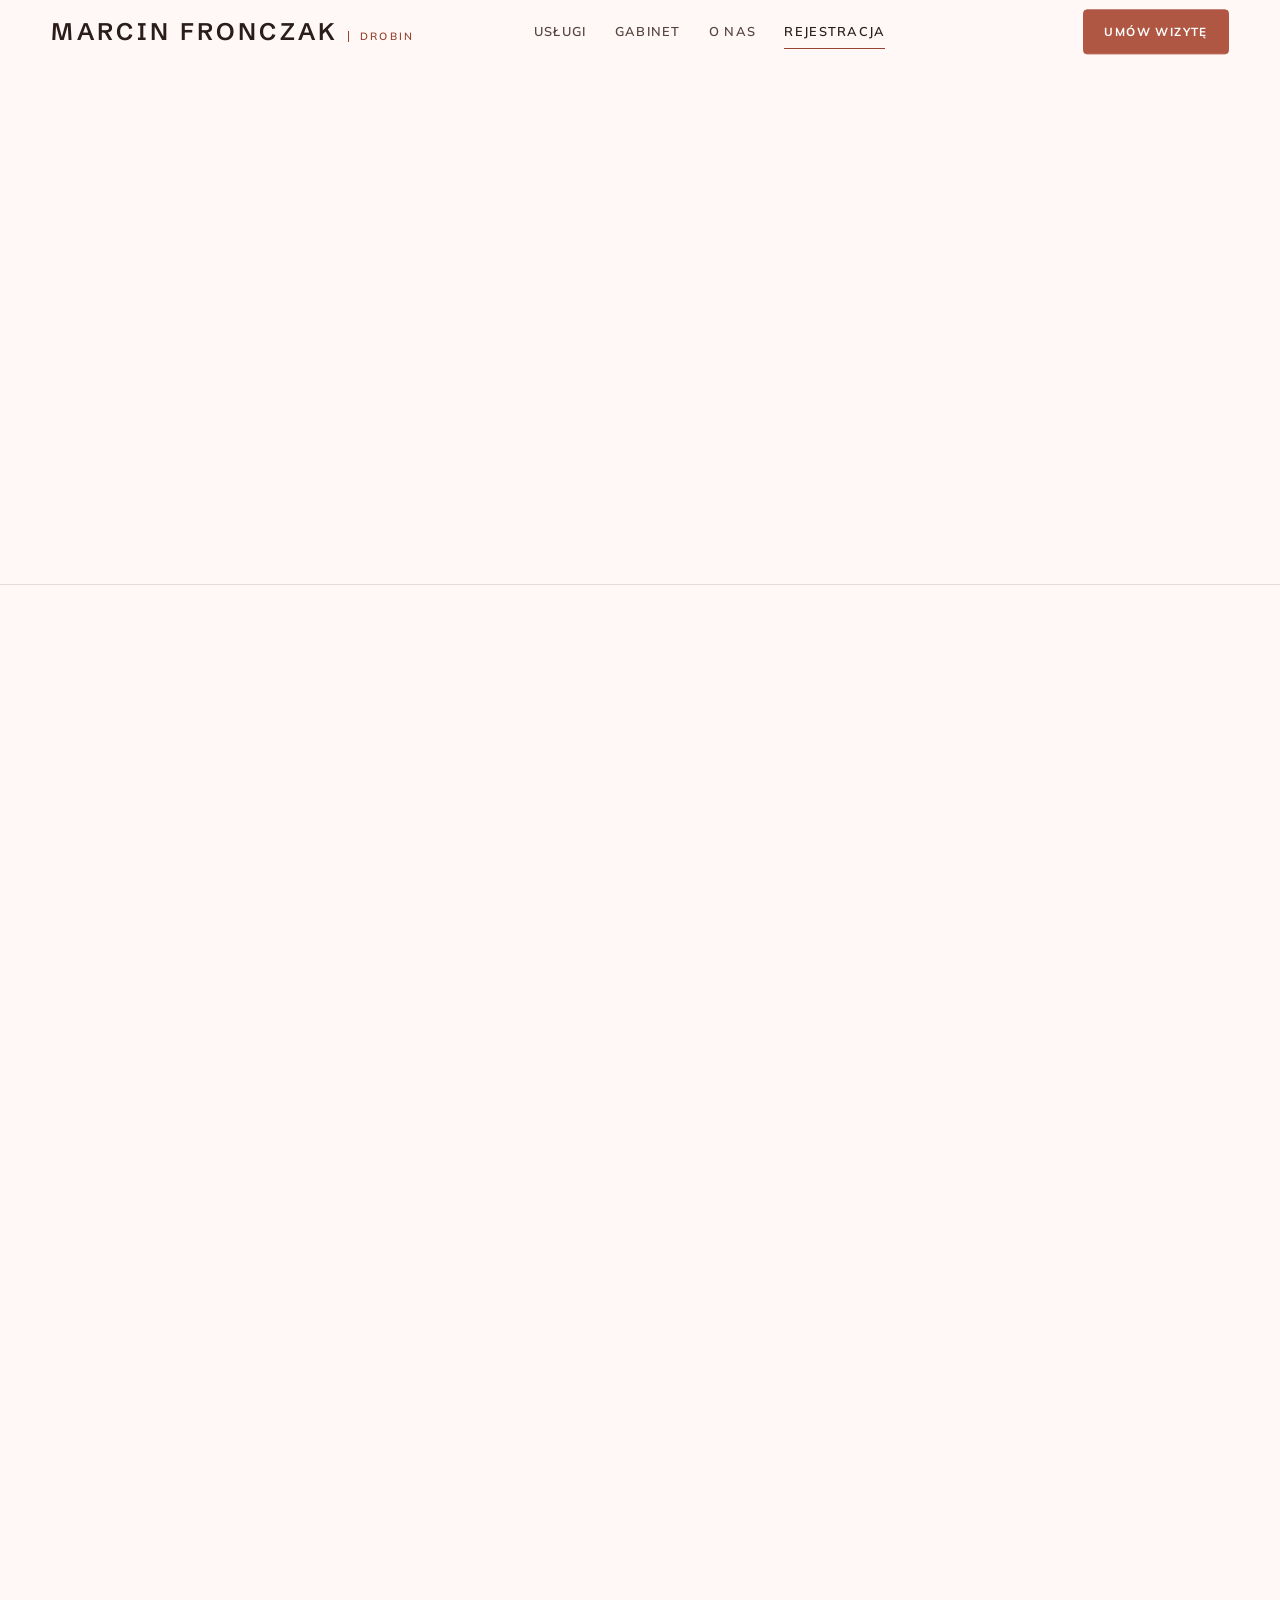
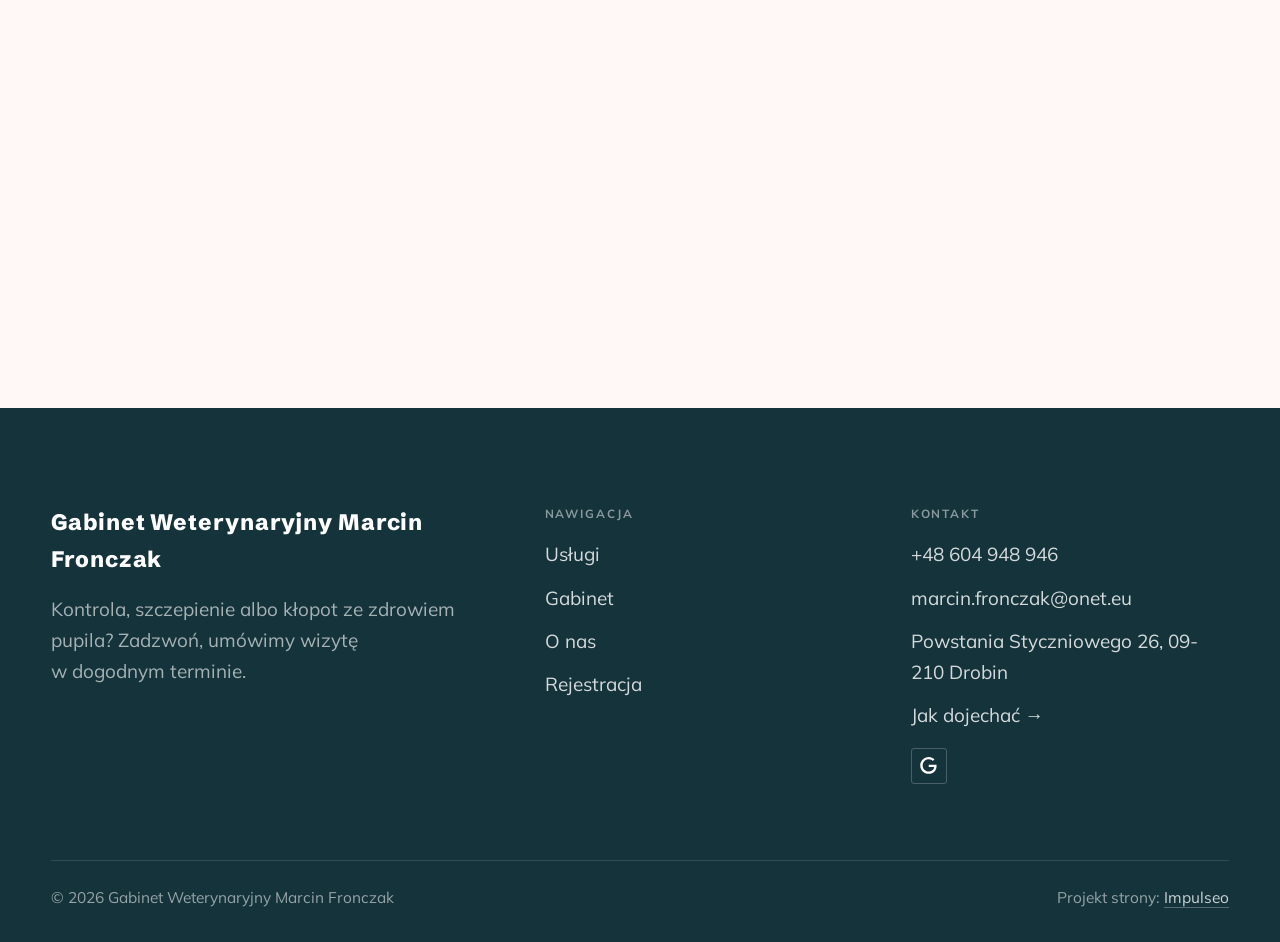
==== kontakt.html @ cbec7bb8 "Strona demo: weterynarz-fronczak" ====
<!DOCTYPE html>
<html lang="pl">
<head>
<meta charset="UTF-8">
<meta name="viewport" content="width=device-width, initial-scale=1.0">
<title>Kontakt - Gabinet Weterynaryjny Marcin Fronczak</title>
<meta name="description" content="Kontakt Gabinet Weterynaryjny Marcin Fronczak - Powstania Styczniowego 26, 09-210 Drobin">
<link rel="canonical" href="https://kris20032.github.io/weterynarz-fronczak/kontakt.html">
<meta name="robots" content="noindex, nofollow">
<meta property="og:type" content="website">
<meta property="og:locale" content="pl_PL">
<meta property="og:site_name" content="Gabinet Weterynaryjny Marcin Fronczak">
<meta property="og:title" content="Kontakt - Gabinet Weterynaryjny Marcin Fronczak">
<meta property="og:description" content="Kontakt Gabinet Weterynaryjny Marcin Fronczak - Powstania Styczniowego 26, 09-210 Drobin">
<meta property="og:url" content="https://kris20032.github.io/weterynarz-fronczak/kontakt.html">
<meta property="og:image" content="https://kris20032.github.io/weterynarz-fronczak/img/og.jpg">
<meta property="og:image:width" content="1200">
<meta property="og:image:height" content="630">
<meta name="twitter:card" content="summary_large_image">
<link rel="preconnect" href="https://fonts.googleapis.com">
<link rel="preconnect" href="https://fonts.gstatic.com" crossorigin>
<link href="https://fonts.googleapis.com/css2?family=Schibsted+Grotesk:wght@500;600;700&family=Mulish:wght@400;500;600;700&display=swap" rel="stylesheet">
<link rel="stylesheet" href="assets/styles.css?v=239d1081">
</head>
<body>

<header class="nav">
  <div class="wrap nav-inner">
    <a class="brand" href="index.html"><span class="name">Marcin Fronczak</span><span class="sub">Drobin</span></a>
    <nav class="nav-links">
      <a href="oferta.html">Usługi</a>
      <a href="realizacje.html">Gabinet</a>
      <a href="o-nas.html">O nas</a>
      <a href="kontakt.html" class="active" aria-current="page">Rejestracja</a>
      <a href="kontakt.html" class="btn btn-accent">Umów wizytę</a>
    </nav>
    <button class="nav-toggle" aria-label="Menu"><span></span><span></span><span></span></button>
  </div>
</header>

<main>
<section class="pagehead pagehead-soft">
  <div class="wrap">
    <figure class="ph-fig reveal"><img src="img/g4.jpg" alt="Gabinet Weterynaryjny Marcin Fronczak - Umów wizytę" loading="lazy" width="1542" height="1000" decoding="async"></figure>
    <div class="ph-copy reveal">
      <span class="eyebrow">Kontakt</span>
      <h1>Umów wizytę</h1>
      <p>Zadzwoń lub napisz - znajdziemy dogodny termin.</p>
    </div>
  </div>
</section>
<section>
  <div class="wrap contact-grid">
    <div class="reveal">
      <span class="eyebrow">Dane kontaktowe</span>
      <h2 style="margin:var(--space-4) 0 var(--space-6)">Gabinet Weterynaryjny Marcin Fronczak</h2>
      <div class="info-list">
        <div class="info-row"><div class="ic"><svg class="ico-tel" width="16" height="16" viewBox="0 0 24 24" fill="none" aria-hidden="true"><path d="M6.6 10.8a15.5 15.5 0 0 0 6.6 6.6l2.2-2.2a1 1 0 0 1 1-.24 11.4 11.4 0 0 0 3.6.58 1 1 0 0 1 1 1V20a1 1 0 0 1-1 1A17 17 0 0 1 3 4a1 1 0 0 1 1-1h3.5a1 1 0 0 1 1 1c0 1.25.2 2.46.58 3.6a1 1 0 0 1-.25 1l-2.23 2.2Z" fill="currentColor"/></svg></div><div><div class="lbl">Telefon</div><a class="val" href="tel:+48604948946">+48 604 948 946</a></div></div>
        <div class="info-row"><div class="ic"><svg class="ico-mail" width="16" height="16" viewBox="0 0 24 24" fill="none" aria-hidden="true"><rect x="3.2" y="5.5" width="17.6" height="13" rx="1.6" stroke="currentColor" stroke-width="1.6"/><path d="M4 7l8 6 8-6" stroke="currentColor" stroke-width="1.6" stroke-linecap="round" stroke-linejoin="round"/></svg></div><div><div class="lbl">E-mail</div><a class="val" href="mailto:marcin.fronczak@onet.eu">marcin.fronczak@onet.eu</a></div></div>
        <div class="info-row"><div class="ic"><svg class="ico-pin" width="16" height="16" viewBox="0 0 24 24" fill="none" aria-hidden="true"><path d="M12 21s7-6.1 7-11.5A7 7 0 0 0 5 9.5C5 14.9 12 21 12 21Z" stroke="currentColor" stroke-width="1.6" fill="none"/><circle cx="12" cy="9.5" r="2.4" fill="currentColor"/></svg></div><div><div class="lbl">Adres</div><div class="val">Powstania Styczniowego 26, 09-210 Drobin</div></div></div>
      </div>
    </div>
    <div class="reveal">
      <form class="form" action="https://formsubmit.co/marcin.fronczak@onet.eu" method="POST">
        <input type="hidden" name="_subject" value="Zapytanie ze strony Gabinet Weterynaryjny Marcin Fronczak">
        <input type="hidden" name="_captcha" value="false">
        <input type="hidden" name="_template" value="table">
        <div class="fld"><label for="name">Imię / firma</label><input id="name" name="name" type="text" placeholder="np. Jan Kowalski" required></div>
        <div class="fld"><label for="email">E-mail</label><input id="email" name="email" type="email" placeholder="adres@email.pl" required></div>
        <div class="fld"><label for="phone">Telefon</label><input id="phone" name="phone" type="tel" placeholder="+48 ..."></div>
        <div class="fld"><label for="msg">Czego dotyczy zapytanie?</label><textarea id="msg" name="message" placeholder="Napisz krótko, w czym możemy pomóc" required></textarea></div>
        <button type="submit" class="btn btn-accent" style="width:100%;justify-content:center">Wyślij zapytanie <span class="arr">→</span></button>
        <p class="note">Wiadomość trafi bezpośrednio do nas. Można też zadzwonić: +48 604 948 946.</p>
      </form>
    </div>
  </div>
</section>
<section style="padding-top:0">
  <div class="wrap reveal">
    <iframe class="map" title="Gabinet Weterynaryjny Marcin Fronczak - Drobin" src="https://maps.google.com/maps?q=52.7421574%2C19.9880413&z=15&output=embed" loading="lazy" referrerpolicy="no-referrer-when-downgrade"></iframe>
  </div>
</section>
</main>

<footer>
  <div class="wrap">
    <div class="foot-grid">
      <div class="foot-brand">
        <div class="name">Gabinet Weterynaryjny Marcin Fronczak</div>
        <p>Kontrola, szczepienie albo kłopot ze zdrowiem pupila? Zadzwoń, umówimy wizytę w dogodnym terminie.</p>
      </div>
      <div class="foot-col">
        <h4>Nawigacja</h4>
        <a href="oferta.html">Usługi</a>
        <a href="realizacje.html">Gabinet</a>
        <a href="o-nas.html">O nas</a>
        <a href="kontakt.html">Rejestracja</a>
      </div>
      <div class="foot-col">
        <h4>Kontakt</h4>
        <a href="tel:+48604948946">+48 604 948 946</a>
        <a href="mailto:marcin.fronczak@onet.eu">marcin.fronczak@onet.eu</a>
        <p>Powstania Styczniowego 26, 09-210 Drobin</p>
        <a href="https://maps.google.com/?cid=17119711081844215733" target="_blank" rel="noopener">Jak dojechać →</a>
      <div class="foot-soc">
        <a class="soc" href="https://maps.google.com/?cid=17119711081844215733" target="_blank" rel="noopener" aria-label="Google - Gabinet Weterynaryjny Marcin Fronczak"><svg viewBox="0 0 24 24" aria-hidden="true" focusable="false"><path d="M12.48 10.92v3.28h7.84c-.24 1.84-.853 3.187-1.787 4.133-1.147 1.147-2.933 2.4-6.053 2.4-4.827 0-8.6-3.893-8.6-8.72s3.773-8.72 8.6-8.72c2.6 0 4.507 1.027 5.907 2.347l2.307-2.307C18.747 1.44 16.133 0 12.48 0 5.867 0 .307 5.387.307 12s5.56 12 12.173 12c3.573 0 6.267-1.173 8.373-3.36 2.16-2.16 2.84-5.213 2.84-7.667 0-.76-.053-1.467-.173-2.053H12.48z" fill="currentColor"/></svg></a>
      </div>
      </div>
    </div>
    <div class="foot-bot">
      <span>© 2026 Gabinet Weterynaryjny Marcin Fronczak</span>
      <span>Projekt strony: <a class="foot-credit" href="https://impulseo.pl" target="_blank" rel="noopener">Impulseo</a></span>
    </div>
  </div>
</footer>
<div class="sticky-reserve"><a class="sr-book" href="kontakt.html">Umów wizytę</a><a class="sr-call" href="tel:+48604948946" aria-label="Zadzwoń"><svg class="ico-tel" width="16" height="16" viewBox="0 0 24 24" fill="none" aria-hidden="true"><path d="M6.6 10.8a15.5 15.5 0 0 0 6.6 6.6l2.2-2.2a1 1 0 0 1 1-.24 11.4 11.4 0 0 0 3.6.58 1 1 0 0 1 1 1V20a1 1 0 0 1-1 1A17 17 0 0 1 3 4a1 1 0 0 1 1-1h3.5a1 1 0 0 1 1 1c0 1.25.2 2.46.58 3.6a1 1 0 0 1-.25 1l-2.23 2.2Z" fill="currentColor"/></svg></a></div>
<div class="demo-wazne" data-do="2026-10-02" data-cykl="3" hidden><svg class="dw-ico" width="13" height="13" viewBox="0 0 24 24" fill="none" aria-hidden="true"><circle cx="12" cy="12" r="8.6" stroke="currentColor" stroke-width="1.8"/><path d="M12 7.2V12l3.3 2" stroke="currentColor" stroke-width="1.8" stroke-linecap="round"/></svg><span class="dw-txt"></span></div>

<script src="assets/main.js"></script>
</body>
</html>
---- assets/styles.css ----
/* ============================================================
   STOLBASZ — premium, architektoniczny B2B fit-out
   Jasna paleta, zero brązu. System wg premium-web-craft.
   Projekt strony: Impulseo (impulseo.pl)
   ============================================================ */

:root{
  /* PALETA — jasna, architektoniczna, chłodna */
  --paper:#F5F8F9;          /* główne tło */
  --paper-2:#E7EFF1;        /* sekcje alternatywne (chłodny jasny szary) */
  --paper-3:#E7EFF1;        /* delikatne wypełnienia */
  --ink:#15333B;            /* tekst główny — chłodny grafit */
  --ink-soft:#2E545E;       /* nagłówki drugorzędne */
  --muted:#566C72;          /* tekst poboczny */
  --line:rgba(21,51,59,.12);/* hairline */
  --accent:#0F7B83;         /* stonowany petrol-slate — jedyny akcent */
  --accent-d:#0B5F66;
  --accent-soft:rgba(15,123,131,.10);
  --dark:#15333B;           /* sekcje ciemne (stopka/CTA) */

  /* HOVER ZDJĘĆ — JEDEN standard dla całego silnika (decyzja K. 04.08.2026, artefakt z wariantami).
     AKTUALNE (K.+Szymon 09.08.2026, wybór z artefaktu 6 wariantów): zoom 1.05 przy 1.4s -
     przy tak długim czasie mocniejszy kadr NIE skacze, tylko „oddycha". Poprzedni standard
     (1.02 / .55s z 04.08) odbierany jako dynamiczny i szybki.
     Spoczynek lekko przygaszony, ale TYLKO tam, gdzie jest mysz (@media hover:hover) —
     na telefonie zdjęcia zostają w pełnej jasności. */
  --img-zoom:1.05;                   /* K.+Szymon 09.08: wariant F z artefaktu porównawczego */
  --img-rest:brightness(.95) saturate(.99);
  --img-hot:brightness(1.06) saturate(1.05);
  --img-dur:1.4s;                    /* K.+Szymon 09.08 (wariant F): powoli = elegancko */
  --img-ease:cubic-bezier(.16,.84,.44,1);  /* miękki ogon, efekt „oddychania" */

  /* ODSTĘPY — skala 4/8 */
  --space-1:4px; --space-2:8px; --space-3:12px; --space-4:16px; --space-5:24px;
  --space-6:32px; --space-7:48px; --space-8:64px; --space-9:96px; --space-10:128px;

  /* TYPOGRAFIA — fluid clamp() (skala podbita 16.07.2026: większe, czytelniejsze litery — uwaga Adama) */
  --text-sm:clamp(.9rem,.87rem + .12vw,1rem);
  --text-base:clamp(1.08rem,1.04rem + .18vw,1.2rem);
  --text-lg:clamp(1.24rem,1.15rem + .34vw,1.44rem);
  --text-h3:clamp(1.34rem,1.22rem + .55vw,1.66rem);
  --text-h2:clamp(2.1rem,1.66rem + 2.1vw,3.1rem);
  --text-h1:clamp(2.9rem,2.1rem + 4vw,5.1rem);

  /* PROMIENIE — architektoniczne, raczej ostre */
  --r-sm:3px; --r-md:6px; --r-lg:10px;

  /* RUCH */
  --ease:cubic-bezier(.25,.46,.45,.94); --dur:.24s;

  /* CIENIE — miękkie, warstwowe */
  --sh-sm:0 1px 2px rgba(16,24,32,.04), 0 2px 8px rgba(16,24,32,.05);
  --sh-md:0 2px 6px rgba(16,24,32,.05), 0 12px 28px -8px rgba(16,24,32,.12);
  --sh-lg:0 6px 14px rgba(16,24,32,.07), 0 26px 56px -18px rgba(16,24,32,.22);

  --hairline:1px solid var(--line);

  --font-display:'Schibsted Grotesk','Inter',sans-serif;
  --font-body:'Mulish',sans-serif;
}

*{box-sizing:border-box;margin:0;padding:0}
html{scroll-behavior:smooth}
body{
  font-family:var(--font-body);
  font-size:var(--text-base);
  line-height:1.65;
  color:var(--ink);
  background:var(--paper);
  -webkit-font-smoothing:antialiased;
  text-rendering:optimizeLegibility;
}
img{max-width:100%;height:auto;display:block}  /* height:auto = width/height z atrybutów trzyma proporcje (TOP#12) */
a{color:inherit;text-decoration:none}

.wrap{width:min(92%,1180px);margin-inline:auto}
section{padding-block:clamp(52px,6.5vw,96px)}

h1,h2,h3{font-family:var(--font-display);font-weight:700;line-height:1.08;letter-spacing:-.02em;color:var(--ink)}
h1{font-size:var(--text-h1);letter-spacing:-.035em}
h2{font-size:var(--text-h2);letter-spacing:-.025em}
h3{font-size:var(--text-h3)}
/* MIARA — długość wiersza. WCAG 2.2 SC 1.4.8: max 80 znaków; Butterick: 45–90.
   68ch daje realnie 72–78 znaków polskiego tekstu, czyli z zapasem pod granicą.
   Wcześniej limit miał TYLKO <p> — <li>, <blockquote> i <dd> nie miały żadnego,
   i to jedyny powód, dla którego 23 bloki na dwóch oddanych stronach jadą po
   83–106 znaków w wierszu (pomiar 07.08.2026, bramka `miara`).
   ⚠️ Listy i definicje ograniczamy TYLKO bez klasy: `ul`/`ol` z klasą to u nas
   układ (siatki kafli, menu), a nie tekst ciągły — tam miarę wyznacza układ. */
/* 60ch, nie 68ch (K. 10.08): po zmianie fontów na węższe kroje (DM Sans i spółka)
   w 68ch mieściło się ~90 znaków - bramka pikselowa słusznie zgłaszała przekroczenie
   granicy 80. Pomiar na żywej przeglądarce: 60ch = 90 znaków, 53ch = ~78 znaków, czyli normę WCAG 1.4.8. */
:root{ --miara:53ch }
p{max-width:min(100%,var(--miara))}
blockquote,
ul:not([class])>li, ol:not([class])>li,
dl:not([class])>dd{max-width:min(100%,var(--miara))}

/* ⚠️ Świadomie BEZ wyjątku `.tile p,.card p,.svc p{max-width:none}`, choć nasuwa się sam:
   te akapity BYŁY już ograniczone (stare `p{max-width:65ch}`), więc „wyjątek" nie odblokowałby
   niczego nowego — tylko ROZLUŹNIŁ stan sprzed zmiany na wszystkich demach naraz.
   `figcaption` żadna z reguł wyżej nie dotyczy, więc też nie potrzebuje zwolnienia. */

/* ŁAMANIE. `balance` wyrównuje długości wierszy w nagłówku, `pretty` pilnuje ostatniego
   wiersza akapitu, żeby nie został w nim jeden wyraz. Obsługiwane od Chrome 117 /
   Safari 17.5; starsze przeglądarki po prostu ignorują tę własność.
   `text-wrap:pretty` nie występowało dotąd ANI RAZ w silniku ani w repo klientów. */
h1,h2,h3,.lead,.lede{text-wrap:balance}
p,li,blockquote,dd{text-wrap:pretty}

.eyebrow{
  font-family:var(--font-body);
  font-size:var(--text-sm);
  font-weight:600;
  letter-spacing:.18em;
  text-transform:uppercase;
  color:var(--accent);
  display:inline-flex;align-items:center;gap:var(--space-3);
}
/* flex:none + margin-top = kreska trzyma się PIERWSZEJ linii. Wcześniej align-items:center
   centrowało ją względem całego bloku i przy zawinięciu (długi kicker typu
   „…WNĘTRZ · LESZNO · OD 2019") druga linia lądowała z brzydkim wcięciem. */
.eyebrow{align-items:flex-start}
.eyebrow>*,.eyebrow{text-wrap:balance}   /* dlugi kicker lamal sie na sierote typu samo „2019" w drugiej linii */
.eyebrow::before{content:"";width:28px;height:1px;background:var(--accent);display:inline-block;flex:none;margin-top:.62em}

.muted{color:var(--muted)}
.lead{font-size:var(--text-lg);line-height:1.55;color:var(--ink-soft);max-width:50ch}

/* ---------- BUTTONS ---------- */
.btn{
  display:inline-flex;align-items:center;gap:var(--space-2);
  font-weight:600;font-size:var(--text-sm);letter-spacing:.02em;
  padding:var(--space-4) var(--space-6);
  border-radius:var(--r-sm);
  transition:transform var(--dur) var(--ease),box-shadow var(--dur) var(--ease),background var(--dur) var(--ease);
  cursor:pointer;border:1px solid transparent;
}
.btn-accent{background:var(--accent);color:#fff;box-shadow:var(--sh-sm)}
.btn-accent:hover{background:var(--accent-d);transform:translateY(-2px);box-shadow:var(--sh-md)}
.btn-accent:active{transform:translateY(0);box-shadow:var(--sh-sm)}
.btn-ghost{background:transparent;color:var(--ink);border-color:var(--line)}
.btn-ghost:hover{border-color:var(--accent);color:var(--accent);transform:translateY(-2px)}
.btn-light{background:#fff;color:var(--ink);box-shadow:var(--sh-sm)}
.btn-light:hover{transform:translateY(-2px);box-shadow:var(--sh-md)}
.btn .arr{transition:transform var(--dur) var(--ease)}
.btn:hover .arr{transform:translateX(4px)}

/* ---------- NAV ---------- */
.nav{
  position:sticky;top:0;z-index:50;
  background:color-mix(in srgb,var(--paper) 88%,transparent);
  backdrop-filter:saturate(140%) blur(10px);
  border-bottom:var(--hairline);
}
.nav-inner{display:flex;align-items:center;justify-content:space-between;gap:var(--space-5);height:72px}
/* ANTY-NACHODZENIE (K. 05.08.2026): długa nazwa firmy + przycisk z pełnym numerem nie mieściły się w pasku
   i flex ściskał linki PONIŻEJ ich treści - "Kontakt" wchodził na ramkę "Zadzwoń +48 ...". Teraz ustępuje
   nazwa marki (skrót wielokropkiem), a menu i przycisk nigdy się nie kurczą ani nie zachodzą na siebie. */
.brand{display:flex;flex-direction:column;line-height:1;min-width:0;flex:0 1 auto}
.brand .name{font-family:var(--font-display);font-weight:800;font-size:1.35rem;letter-spacing:.04em;white-space:nowrap;overflow:hidden;text-overflow:ellipsis}
.brand .sub{font-size:.62rem;letter-spacing:.34em;text-transform:uppercase;color:var(--muted);margin-top:5px;white-space:nowrap;overflow:hidden;text-overflow:ellipsis}
.nav-links{display:flex;align-items:center;gap:var(--space-6);flex:0 0 auto}
.nav-links a{font-size:var(--text-sm);font-weight:500;color:var(--ink-soft);position:relative;padding-block:4px;white-space:nowrap;transition:color var(--dur) var(--ease)}
.nav-links a::after{content:"";position:absolute;left:0;bottom:0;width:0;height:1.5px;background:var(--accent);transition:width var(--dur) var(--ease)}
.nav-links a:hover,.nav-links a.active{color:var(--ink)}
.nav-links a:hover::after,.nav-links a.active::after{width:100%}
.nav-links .btn{padding:var(--space-2) var(--space-5)}
/* przyciski w nav: właściwy kolor (przebij .nav-links a) + bez podkreślenia */
.nav-links a.btn-accent{color:#fff}
.nav-links a.btn-ghost,.nav-links a.btn-light{color:var(--ink)}
/* CTA w pasku: NIE podkreślenie spod linków menu, ale ten sam przelatujący błysk,
   co na wszystkich innych przyciskach (zgłoszenie K. 13.08.2026 - „na hero jest efekt
   światła przechodzącego przez przycisk, na navbarze go nie ma, a mają być identyczne").
   Reguła `.nav-links a::after` jest silniejsza od `.btn::after`, więc trzeba jej
   geometrię wyzerować i wpisać połysk z nazwy - samo `display:none` gasiło efekt. */
.nav-links a.btn::after{
  display:block;content:"";position:absolute;inset:0;z-index:-1;pointer-events:none;
  width:auto;height:auto;border-radius:inherit;   /* kasuje geometrię podkreślenia (width:0;height:1.5px) */
  background:linear-gradient(100deg,transparent 32%,rgba(255,255,255,.20) 50%,transparent 68%);
  translate:-120% 0}
@media (prefers-reduced-motion:no-preference){
  .nav-links a.btn:hover::after{translate:120% 0;transition:translate .75s var(--mt-ease,cubic-bezier(.16,.84,.44,1))}
}
.nav-toggle{display:none;background:none;border:none;cursor:pointer;flex-direction:column;gap:5px;padding:8px}
.nav-toggle span{width:24px;height:2px;background:var(--ink);transition:var(--dur)}
/* Ciasny zakres MIĘDZY menu mobilnym a pełnym pulpitem: zbijamy odstępy i nazwę marki,
   żeby wszystko zmieściło się naturalnie, zanim w ogóle dojdzie do skracania wielokropkiem. */
@media(max-width:1280px) and (min-width:921px){
  .nav-links{gap:var(--space-4)}
  .nav-links .btn{padding:var(--space-2) var(--space-4)}
  .brand .name{font-size:1.15rem}
}

/* ---------- HERO (split) ---------- */
.hero{position:relative;overflow:hidden;border-bottom:var(--hairline)}
.hero-grid{display:grid;grid-template-columns:1.05fr .95fr;gap:clamp(24px,4vw,60px);align-items:center;
  padding-block:clamp(36px,4.5vw,64px)}
.hero-copy .eyebrow{margin-bottom:var(--space-5)}
.hero-copy h1{margin-bottom:var(--space-5)}
.hero-copy .lead{margin-bottom:var(--space-7)}
.hero-actions{display:flex;flex-wrap:wrap;gap:var(--space-4)}
.hero-art{position:relative;aspect-ratio:4/3;border-radius:var(--r-lg);overflow:hidden;box-shadow:var(--sh-lg)}
.hero-art img{width:100%;height:100%;object-fit:cover}
.hero-art::after{content:"";position:absolute;inset:0;background:linear-gradient(180deg,transparent 55%,rgba(18,24,28,.28))}
.hero-badge{position:absolute;left:var(--space-5);bottom:var(--space-5);z-index:2;
  background:rgba(252,252,251,.94);backdrop-filter:blur(4px);
  border-radius:var(--r-md);padding:var(--space-4) var(--space-5);box-shadow:var(--sh-md);max-width:78%}
.hero-badge strong{display:block;font-family:var(--font-display);font-size:1rem;letter-spacing:-.01em}
.hero-badge span{font-size:var(--text-sm);color:var(--muted)}

/* ---------- HERO duży / kinowy (strona główna) ---------- */
.hero-cine{position:relative;min-height:clamp(560px,82vh,840px);min-height:clamp(560px,82svh,840px);display:flex;align-items:center;overflow:hidden;border-bottom:var(--hairline)}
.hero-cine>img{position:absolute;inset:0;width:100%;height:100%;object-fit:cover;z-index:0}
.hero-cine::after{content:"";position:absolute;inset:0;z-index:1;
  background:linear-gradient(95deg,rgba(13,18,23,.86) 0%,rgba(13,18,23,.64) 32%,rgba(13,18,23,.24) 62%,rgba(13,18,23,.04) 100%)}
.hero-cine .wrap{position:relative;z-index:2;padding-block:var(--space-8)}
.hero-cine .hero-copy{max-width:660px}
.hero-cine .eyebrow{color:#fff;margin-bottom:var(--space-5)}
.hero-cine .eyebrow::before{background:#fff}
.hero-cine h1{color:#fff;margin-bottom:var(--space-5);font-size:clamp(2.9rem,2rem + 4.4vw,5.2rem);text-wrap:balance}
.hero-cine .lead{color:rgba(255,255,255,.92);max-width:48ch;margin-bottom:var(--space-7)}
.hero-cine .hero-actions{display:flex;flex-wrap:wrap;gap:var(--space-4)}
/* NISKIE OKNO (laptop z dokiem i paskami przeglądarki ma ~700-780 px wysokości widoku):
   H1 do 5.2rem + długi lead nie mieściły się i przyciski wypadały POD krawędź ekranu -
   klient widział stronę bez ani jednego CTA. Skalujemy w dół, zamiast przycinać treść. */
@media(min-width:821px) and (max-height:820px){
  .hero-cine{min-height:clamp(520px,94svh,780px)}
  .hero-cine .wrap{padding-block:var(--space-6)}
  .hero-cine h1{font-size:clamp(2.2rem,1.5rem + 2.6vw,3.6rem);margin-bottom:var(--space-4)}
  .hero-cine .eyebrow{margin-bottom:var(--space-4)}
  .hero-cine .lead{margin-bottom:var(--space-5);max-width:44ch}
}
@media(max-width:680px){
  .hero-cine{min-height:clamp(520px,76vh,640px);min-height:clamp(520px,76svh,640px);align-items:flex-end}
  .hero-cine::after{background:linear-gradient(0deg,rgba(13,18,23,.9) 6%,rgba(13,18,23,.45) 55%,rgba(13,18,23,.25) 100%)}
  .hero-cine .wrap{padding-bottom:var(--space-9)}
  /* TELEFON (~90% oglądających): lead potrafił zająć 8 linii i zepchnąć CTA poza pierwszy ekran.
     Zwężamy interlinię i skalę - treści nie ucinamy, bo to ona sprzedaje. */
  .hero-cine .lead{font-size:.98rem;line-height:1.5;margin-bottom:var(--space-5)}
  .hero-cine .eyebrow{font-size:.72rem;letter-spacing:.13em;margin-bottom:var(--space-4)}
  .hero-cine .eyebrow::before{width:20px}
  .hero-cine h1{margin-bottom:var(--space-4)}
}

/* full-bleed hero variant (podstrony) */
.pagehead{position:relative;min-height:46vh;min-height:46svh;display:flex;align-items:flex-end;overflow:hidden;border-bottom:var(--hairline)}
.pagehead img{position:absolute;inset:0;width:100%;height:100%;object-fit:cover}
/* 10.08.2026 (decyzja K.): mocniejsze przyciemnienie + cień pod tekstem. Bramka mierzyła na
   nagłówkach podstron 3,38-3,43:1 przy wymaganych 4,5 — jasne zdjęcie (hala, śnieg, niebo)
   podchodziło pod biały tekst. Zdjęcia klientów są różne, więc kontrast musi dawać WARSTWA,
   a nie szczęśliwy dobór kadru. */
.pagehead::after{content:"";position:absolute;inset:0;background:linear-gradient(180deg,rgba(18,24,28,.40),rgba(18,24,28,.76))}
.pagehead .wrap{position:relative;z-index:2;padding-block:var(--space-9);color:#fff}
.pagehead h1{color:#fff;max-width:18ch;text-shadow:0 2px 16px rgba(0,0,0,.55)}
.pagehead .eyebrow{color:#fff}
.pagehead .eyebrow::before{background:#fff}
.pagehead p{color:rgba(255,255,255,.92);margin-top:var(--space-4);max-width:54ch;text-shadow:0 1px 12px rgba(0,0,0,.5)}

/* ---------- STRIP (pasek skrótów / liczby) ---------- */
.strip{background:var(--dark);color:#fff}
/* PASEK HASEŁ — standard 04.08.2026 (decyzja K.): 5 haseł w JEDNYM rzędzie, tekst WYŚRODKOWANY,
   węższe marginesy boczne niż reszta strony (pasek ma iść szerzej), równe wysokości kolumn. */
.strip .wrap{width:min(96%,1440px);display:grid;grid-template-columns:repeat(5,1fr);
  gap:var(--space-5);padding-block:var(--space-7);align-items:stretch}
.strip .item .k{font-family:var(--font-display);font-size:clamp(1.05rem,.82rem + .85vw,1.55rem);
  font-weight:800;letter-spacing:-.02em;color:#fff;line-height:1.18;text-wrap:balance}
.strip .item .v{font-size:var(--text-sm);color:rgba(255,255,255,.66);margin-top:var(--space-2);line-height:1.4}
.strip .item{border-left:2px solid var(--accent);padding-inline:var(--space-4);
  text-align:center;display:flex;flex-direction:column;justify-content:center}
/* liczba kolumn = liczba haseł, żeby ostatnie nie zostawało samo w drugim rzędzie.
   Klasę n-N nadaje multipage.py; domyślnie (bez klasy) pasek jest 5-kolumnowy. */
.strip.n-2 .wrap{grid-template-columns:repeat(2,1fr)}
.strip.n-3 .wrap{grid-template-columns:repeat(3,1fr)}
.strip.n-4 .wrap{grid-template-columns:repeat(4,1fr);gap:var(--space-6)}
.strip.n-4 .item .k{font-size:clamp(1.3rem,1rem + 1.1vw,2rem)}
.strip.n-6 .wrap{grid-template-columns:repeat(6,1fr);gap:var(--space-4)}
.strip.n-6 .item .k{font-size:clamp(.98rem,.8rem + .7vw,1.35rem)}
/* równe łamanie: zamiast "długa linia + jedno słowo" obie linie zbliżonej długości */
.strip .item .k{text-wrap:balance}

/* ---------- SECTION HEAD ---------- */
.head{max-width:48rem;margin-bottom:var(--space-8)}
.head.center{margin-inline:auto;text-align:center}
.head .eyebrow{margin-bottom:var(--space-4)}
.head h2{margin-bottom:var(--space-4)}
.head p{color:var(--muted);font-size:var(--text-lg);line-height:1.55}
.head.center p{margin-inline:auto}

/* ---------- INTRO SPLIT ---------- */
.split{display:grid;grid-template-columns:.92fr 1.08fr;gap:clamp(28px,5vw,80px);align-items:center}
.split.rev{grid-template-columns:1.08fr .92fr}
.split.rev .split-art{order:-1}
.split-art{position:relative;aspect-ratio:5/4;border-radius:var(--r-lg);overflow:hidden;box-shadow:var(--sh-lg)}
.split-art img{width:100%;height:100%;object-fit:cover}
.split-copy h2{margin-bottom:var(--space-5)}
.split-copy p+p{margin-top:var(--space-4)}
.split-copy .btn{margin-top:var(--space-6)}

/* ---------- SERVICES (zakres) ---------- */
.svc-grid{display:grid;grid-template-columns:repeat(auto-fit,minmax(280px,1fr));gap:var(--space-5)}
.svc{background:#fff;border:var(--hairline);border-radius:var(--r-md);padding:var(--space-7) var(--space-6);
  transition:transform var(--dur) var(--ease),box-shadow var(--dur) var(--ease),border-color var(--dur) var(--ease);
  position:relative;overflow:hidden}
.svc::before{content:"";position:absolute;left:0;top:0;width:3px;height:0;background:var(--accent);transition:height var(--dur) var(--ease)}
.svc:hover{transform:translateY(-4px);box-shadow:var(--sh-md);border-color:transparent}
.svc:hover::before{height:100%}
.svc .ic{font-family:var(--font-display);font-size:.8rem;font-weight:700;letter-spacing:.12em;color:var(--accent);margin-bottom:var(--space-4)}
.svc h3{margin-bottom:var(--space-3);font-size:1.22rem}
.svc p{color:var(--muted);font-size:var(--text-base);line-height:1.6}

/* big detailed service rows */
.svc-row{display:grid;grid-template-columns:.8fr 1.2fr;gap:clamp(20px,4vw,60px);align-items:center;padding-block:var(--space-8)}
.svc-row+.svc-row{border-top:var(--hairline)}
.svc-row.rev{grid-template-columns:1.2fr .8fr}
/* Naprzemienny układ wierszy oferty: co drugi wiersz ma zdjęcie po PRAWEJ.
   Było `order:-1` — martwy kod, bo zdjęcie i tak jest pierwszym dzieckiem w HTML,
   więc wszystkie wiersze wyglądały identycznie (zdjęcie zawsze z lewej), a `rev`
   zmieniało tylko szerokość kolumn. Znalezione 29.07.2026 przy różnicowaniu kierunków
   animacji (pomiar pozycji: art.mid 390/502 przy row.mid 756 — zawsze lewa strona). */
.svc-row.rev .svc-row-art{order:2}
.svc-row-art{aspect-ratio:4/3;border-radius:var(--r-md);overflow:hidden;box-shadow:var(--sh-md)}
.svc-row-art img{width:100%;height:100%;object-fit:cover}
.svc-row h3{font-size:1.5rem;margin-bottom:var(--space-4)}
.svc-row .num{font-family:var(--font-display);font-size:.85rem;font-weight:700;letter-spacing:.14em;color:var(--accent);display:block;margin-bottom:var(--space-3)}
.svc-row ul{list-style:none;margin-top:var(--space-4);display:flex;flex-direction:column;gap:var(--space-2)}
.svc-row li{position:relative;padding-left:var(--space-5);color:var(--muted);font-size:var(--text-base)}
.svc-row li::before{content:"";position:absolute;left:0;top:.62em;width:8px;height:1px;background:var(--accent)}

/* ---------- GALLERY (realizacje) ---------- */
.gallery{display:grid;grid-template-columns:repeat(12,1fr);gap:var(--space-4);grid-auto-rows:200px}
/* GALERIA MASONRY — pionowe zdjęcia (portrety beauty/wellness) bez przycinania: kolumny, height auto */
.gallery-masonry{column-count:3;column-gap:var(--space-4)}
@media(max-width:900px){.gallery-masonry{column-count:2}}
@media(max-width:560px){.gallery-masonry{column-count:1}}
.gallery-masonry .m-tile{break-inside:avoid;margin:0 0 var(--space-4);padding:0;position:relative;overflow:hidden;border-radius:var(--r-md);border:1px solid var(--line)}
.gallery-masonry .m-tile img{width:100%;height:auto;display:block}
.gallery-masonry .m-tile .cap{position:absolute;left:0;right:0;bottom:0;padding:var(--space-4);color:#fff;background:linear-gradient(0deg,rgba(0,0,0,.55),transparent);font-size:var(--text-sm)}
.gallery-masonry .m-tile .cap small{display:block;font-weight:400;opacity:.78;letter-spacing:.04em;text-transform:uppercase;font-size:.66rem;margin-top:3px}
.tile{position:relative;overflow:hidden;border-radius:var(--r-md);box-shadow:var(--sh-sm);
  transition:transform var(--dur) var(--ease),box-shadow var(--dur) var(--ease)}
.tile img{width:100%;height:100%;object-fit:cover;
  transition:transform var(--img-dur) var(--img-ease),filter var(--img-dur) var(--img-ease)}
.tile:hover{box-shadow:var(--sh-md)}
.tile .cap{position:absolute;left:0;right:0;bottom:0;padding:var(--space-5) var(--space-4) var(--space-4);
  /* mocniejszy spad + cien pod tekstem: na JASNYCH zdjeciach klienta (biale fronty, sciany)
     slaby gradient dawal kontrast ~1.5:1 zamiast wymaganych 3.6:1 (bramka wygladu, 10.08.2026) */
  background:linear-gradient(transparent 10%,rgba(18,24,28,.55) 40%,rgba(18,24,28,.88) 68%,rgba(18,24,28,.99));color:#fff;
  text-shadow:0 1px 2px rgba(0,0,0,.85),0 2px 10px rgba(0,0,0,.55);
  font-size:var(--text-sm);font-weight:600;letter-spacing:.01em;
  opacity:0;transform:translateY(8px);transition:var(--dur) var(--ease)}
.tile:hover .cap{opacity:1;transform:translateY(0)}
.tile .cap small{display:block;font-weight:400;opacity:.78;letter-spacing:.04em;text-transform:uppercase;font-size:.66rem;margin-top:3px}
/* bento spans */
.t-wide{grid-column:span 6}
.t-tall{grid-column:span 6;grid-row:span 2}
.t-std{grid-column:span 6}
.t-third{grid-column:span 4}
.t-two3{grid-column:span 8}

/* ---------- TRUST / WIARYGODNOŚĆ ---------- */
.trust{background:var(--paper-2)}
.trust-grid{display:grid;grid-template-columns:repeat(auto-fit,minmax(240px,1fr));gap:var(--space-5);margin-top:var(--space-7)}
.trust-card{background:#fff;border-radius:var(--r-md);padding:var(--space-7) var(--space-6);box-shadow:var(--sh-sm);border-top:3px solid var(--accent)}
.trust-card .big{font-family:var(--font-display);font-size:clamp(1.8rem,1.3rem + 1.6vw,2.6rem);font-weight:800;letter-spacing:-.02em;color:var(--ink);line-height:1}
.trust-card h3{font-size:1.12rem;margin:var(--space-3) 0 var(--space-2)}
.trust-card p{color:var(--muted);font-size:var(--text-base);line-height:1.55}

/* ---------- CTA band ---------- */
.cta{background:var(--dark);color:#fff;position:relative;overflow:hidden}
/* telefon w CTA: na ciemnym tle biały (domyślnie), rodziny z JASNYM tłem CTA
   nadpisują to u siebie - wcześniej kolor siedział w stylu inline i wygrywał z rodziną. */
.cta .btn-ghost-cta{color:#fff;border-color:rgba(255,255,255,.3)}
.cta .wrap{display:grid;grid-template-columns:1.4fr .6fr;gap:var(--space-7);align-items:center;position:relative;z-index:2}
.cta h2{color:#fff;max-width:20ch}
.cta p{color:rgba(255,255,255,.74);margin-top:var(--space-4)}
.cta-actions{display:flex;flex-direction:column;gap:var(--space-3);align-items:flex-start}
.cta::before{content:"";position:absolute;right:-80px;top:-80px;width:360px;height:360px;border-radius:50%;
  background:radial-gradient(circle,var(--accent-soft),transparent 70%)}

/* ---------- CONTACT ---------- */
.contact-grid{display:grid;grid-template-columns:.85fr 1.15fr;gap:clamp(28px,4vw,56px);align-items:start}
.info-list{display:flex;flex-direction:column;gap:var(--space-2)}
.info-row{display:flex;gap:var(--space-4);align-items:flex-start;padding-block:var(--space-4);border-bottom:var(--hairline)}
.info-row .ic{flex:none;width:42px;height:42px;display:grid;place-items:center;border-radius:50%;
  background:var(--accent-soft);color:var(--accent);font-size:1.05rem}
.info-row .lbl{font-size:.72rem;letter-spacing:.14em;text-transform:uppercase;color:var(--muted)}
.info-row .val{font-weight:600;font-size:var(--text-base);margin-top:2px}
.info-row a.val:hover{color:var(--accent)}
.map{border:none;border-radius:var(--r-lg);box-shadow:var(--sh-md);width:100%;height:100%;min-height:380px;filter:grayscale(.2) contrast(1.02)}
.form{background:#fff;border:var(--hairline);border-radius:var(--r-lg);padding:clamp(24px,3vw,40px);box-shadow:var(--sh-sm)}
.form .fld{margin-bottom:var(--space-5)}
.form label{display:block;font-size:var(--text-sm);font-weight:600;margin-bottom:var(--space-2)}
.form input,.form textarea{width:100%;font-family:inherit;font-size:var(--text-base);color:var(--ink);
  padding:var(--space-4);border:var(--hairline);border-radius:var(--r-sm);background:var(--paper);transition:border-color var(--dur)}
.form input:focus,.form textarea:focus{outline:none;border-color:var(--accent);background:#fff}
.form textarea{resize:vertical;min-height:120px}
.form .note{font-size:var(--text-sm);color:var(--muted);margin-top:var(--space-3)}

/* ---------- FOOTER ---------- */
footer{background:var(--dark);color:#fff;padding-block:var(--space-9) var(--space-6)}
.foot-grid{display:grid;grid-template-columns:1.4fr 1fr 1fr;gap:var(--space-7);margin-bottom:var(--space-8)}
.foot-brand .name{font-family:var(--font-display);font-weight:800;font-size:1.4rem;letter-spacing:.04em}
.foot-brand p{color:rgba(255,255,255,.62);margin-top:var(--space-4);font-size:var(--text-base);max-width:38ch}
.foot-col h4{font-size:.74rem;letter-spacing:.16em;text-transform:uppercase;color:rgba(255,255,255,.5);margin-bottom:var(--space-4)}
.foot-col a,.foot-col p{display:block;color:rgba(255,255,255,.82);font-size:var(--text-base);margin-bottom:var(--space-3)}
.foot-col a:hover{color:#fff}
.foot-bot{border-top:1px solid rgba(255,255,255,.12);padding-top:var(--space-5);display:flex;justify-content:space-between;flex-wrap:wrap;gap:var(--space-3);
  font-size:var(--text-sm);color:rgba(255,255,255,.55)}
.foot-bot a:hover{color:#fff}
/* Podpis w stopce = klikalny link do impulseo.pl (31.07.2026). Ma być WIDOCZNIE klikalny,
   ale nie krzyczeć - stąd sam kolor jaśniejszy + delikatne podkreślenie na najeździe. */
.foot-bot a.foot-credit{color:rgba(255,255,255,.78);text-decoration:none;border-bottom:1px solid rgba(255,255,255,.28)}
.foot-bot a.foot-credit:hover{color:#fff;border-bottom-color:#fff}

/* ---------- REVEAL ---------- */
.reveal{opacity:0;transform:translateY(22px);transition:opacity .6s var(--ease),transform .6s var(--ease)}
.reveal.in{opacity:1;transform:none}

/* ---------- RESPONSIVE ---------- */
@media(max-width:920px){
  .hero-grid,.split,.split.rev,.svc-row,.svc-row.rev,.cta .wrap,.contact-grid,.foot-grid{grid-template-columns:1fr}
  .split.rev .split-art,.svc-row.rev .svc-row-art{order:0}
  .hero-art{aspect-ratio:16/10;max-height:420px}
  .strip .wrap,.strip.n-2 .wrap,.strip.n-3 .wrap,.strip.n-4 .wrap,.strip.n-6 .wrap{grid-template-columns:repeat(2,1fr);gap:var(--space-6)}
  .strip .item .k,.strip.n-6 .item .k{font-size:clamp(1.3rem,1.1rem + 1vw,2rem)}
  .gallery{grid-auto-rows:180px}
  .t-wide,.t-tall,.t-std,.t-third,.t-two3{grid-column:span 6}
  .t-tall{grid-row:span 1}
  .cta-actions{flex-direction:row;flex-wrap:wrap}
  .foot-grid{gap:var(--space-6)}
}
@media(max-width:680px){
  .nav-links{position:fixed;inset:72px 0 auto 0;background:var(--paper);flex-direction:column;align-items:stretch;
    gap:0;padding:var(--space-4) 6%;border-bottom:var(--hairline);box-shadow:var(--sh-md);
    transform:translateY(-120%);transition:transform var(--dur) var(--ease)}
  .nav-links.open{transform:translateY(0)}
  .nav-links a{padding-block:var(--space-4);border-bottom:var(--hairline)}
  .nav-links .btn{margin-top:var(--space-3);justify-content:center}
  .nav-toggle{display:flex}
  .strip .wrap,.strip.n-2 .wrap,.strip.n-3 .wrap,.strip.n-4 .wrap,.strip.n-6 .wrap{grid-template-columns:1fr}
  .gallery{grid-template-columns:repeat(6,1fr)}
  .foot-grid{grid-template-columns:1fr}
}
@media(prefers-reduced-motion:reduce){
  /* audyt 09.08 TOP#14: samo skrócenie duration przy animacji INFINITE = stroboskop
     (pętla .01ms miga ekranem); iteration-count:1 gasi pętlę naprawdę. Pseudoelementy
     też - tła hero (gastro/studio) animują ::before/img, blanket na * ich nie łapał. */
  *,*::before,*::after{animation-duration:.01ms!important;animation-iteration-count:1!important;animation-delay:0s!important;transition:none!important}
  .reveal{opacity:1!important;transform:none!important}
  html{scroll-behavior:auto}
}

/* ============================================================
   PREMIUM LAYER — destylat deep-researchu branż (anty-AI, spokój).
   Zmienne STOLBASZ (--accent/--ink/--paper/--line/--dark). Ruch ledwo
   zauważalny, krzywa cubic-bezier(.16,.84,.44,1); prefers-reduced-motion
   pokryte blanketem wyżej. Karty hairline zamiast cieni = #1 sygnał „nie-AI".
   ============================================================ */

/* więcej oddechu między sekcjami (liderzy: 110-130px) */
section{padding-block:clamp(64px,8vw,128px)}

/* 1) Aksamitny reveal — dłuższa, miękka krzywa zamiast „skoku" */
.reveal{transition:opacity .9s cubic-bezier(.16,.84,.44,1),transform .9s cubic-bezier(.16,.84,.44,1);will-change:opacity,transform}
/* stagger TYLKO w galerii (tam pozycja = porządek dzieci) */
.gallery .reveal:nth-child(2){transition-delay:.07s}
.gallery .reveal:nth-child(3){transition-delay:.14s}
.gallery .reveal:nth-child(4){transition-delay:.21s}
.gallery .reveal:nth-child(5){transition-delay:.28s}
.gallery .reveal:nth-child(6){transition-delay:.35s}

/* 2) Hero STATYCZNY na .hero-cine — Ken Burns CAŁKIEM WYŁĄCZONY 26.06 (3. zgłoszenie Szymona).
   GENEZA: animowanie scale na <img> hero z teksturami (cegły/framugi) re-samplinguje obraz
   klatka po klatce → na części ekranów drobne drganie/shimmer = „heroshot się trzęsie".
   translateY usunięto wcześniej, scale-only + will-change/GPU NIE wystarczyły do GWARANCJI gładkości.
   Krzysztof zażądał pewności („make sure, że błąd się nie pojawi") > efekt. Zero animacji = 0% drgania.
   Delikatny zoom zostaje TYLKO w pełnoekranowych hero gastro/studio (hg-bg/hs-bg — tło, inny
   mechanizm, chwalone, nigdy nie zgłaszane). NIE wracać do KB na .hero-cine bez realnego testu
   na sprzęcie klienta — to ryzyko regresji „trzęsienia”. */
/* BEZPIECZNY "wow" na hero = jednorazowy FADE-IN (opacity), nie zoom.
   opacity nie dotyka bitmapy → gładkie na KAŻDYM zdjęciu/ekranie/GPU, zero ryzyka migotania.
   Geometryczny ruch (scale/translate) na .hero-cine jest ZAKAZANY (bramka pilnuje). */
@keyframes heroFade{from{opacity:0}to{opacity:1}}
.hero-cine>img{transform:none;animation:heroFade 1.1s ease-out both}

/* 3) Akcentowy hairline pod nagłówkiem sekcji, który „rysuje się" przy wejściu */
.head h2{position:relative;padding-bottom:18px}
.head h2::after{content:"";position:absolute;left:0;bottom:0;height:1px;width:0;background:var(--accent);transition:width 1s cubic-bezier(.16,.84,.44,1) .15s}
.head.center h2::after{left:50%;transform:translateX(-50%)}
.head.reveal.in h2::after,.head.center.reveal.in h2::after{width:54px}

/* 4) Karty HAIRLINE zamiast cieni/zaokrągleń (najmocniejszy anty-AI detal) */
.svc{background:transparent;border:1px solid var(--line);border-radius:var(--r-sm);box-shadow:none}
.svc:hover{box-shadow:none;border-color:var(--accent);transform:translateY(-3px)}
.trust-card{background:transparent;box-shadow:none;border:1px solid var(--line);border-top:2px solid var(--accent);border-radius:var(--r-sm)}
.tile{box-shadow:none;border-radius:var(--r-sm)}
.tile:hover{box-shadow:none}

/* 5) Sticky-nav kondensuje się po przewinięciu (sygnał dopracowania) */
.nav{transition:box-shadow .4s ease,background .4s ease}
.nav.is-stuck{box-shadow:0 1px 0 var(--line),0 14px 30px -24px rgba(0,0,0,.45)}
.nav-inner{transition:height .35s var(--ease)}
.nav.is-stuck .nav-inner{height:60px}

/* 6) MANIFESTO — pełnoekranowy cytat-bohater (zastępuje generyczne „Dlaczego my") */
.manifesto{background:var(--paper-2);text-align:center}
.manifesto .wrap{max-width:60rem}
.manifesto p{font-family:var(--font-display);font-style:italic;font-size:clamp(1.6rem,1rem + 2.4vw,2.8rem);line-height:1.32;color:var(--ink-soft);margin-inline:auto;max-width:26ch;position:relative;padding-top:var(--space-8)}
.manifesto p::before{content:"";position:absolute;top:0;left:50%;transform:translateX(-50%);width:54px;height:1px;background:var(--accent)}
.manifesto p span{color:var(--accent);font-style:italic}

/* 7) GATEWAYS — 3 duże bramy-zdjęcia (zamiast paska menu usług) */
.gateways{display:grid;grid-template-columns:repeat(3,1fr);gap:var(--space-4)}
.gateway{position:relative;aspect-ratio:3/4;overflow:hidden;border-radius:var(--r-sm);display:block}
.gateway img{width:100%;height:100%;object-fit:cover;
  transition:transform var(--img-dur) var(--img-ease),filter var(--img-dur) var(--img-ease)}
.gateway::after{content:"";position:absolute;inset:0;background:linear-gradient(180deg,transparent 38%,rgba(18,24,28,.74))}
/* ===== HOVER ZDJĘĆ — jedno miejsce dla WSZYSTKICH kafli ze zdjęciem (K. 04.08.2026) ===== */
@media(hover:hover){
  .tile img,.gateway img,.m-tile img{filter:var(--img-rest)}
  .tile:hover img,
  .gateway:hover img,
  .m-tile:hover img{transform:scale(var(--img-zoom));filter:var(--img-hot)}
}
.m-tile img{transition:transform var(--img-dur) var(--img-ease),filter var(--img-dur) var(--img-ease)}
.gateway .g-ttl{position:absolute;left:0;right:0;bottom:0;z-index:2;padding:var(--space-6) var(--space-5);color:#fff;font-family:var(--font-display);font-size:1.45rem;letter-spacing:-.01em;line-height:1.15}
.gateway .g-ttl small{display:block;font-family:var(--font-body);font-size:var(--text-sm);font-weight:400;opacity:.82;letter-spacing:.03em;margin-top:5px}
@media(max-width:760px){.gateways{grid-template-columns:1fr}.gateway{aspect-ratio:16/10}}

/* 8) LOGO klienta w nagłówku (gdy podane --logo) */
/* 52px domyślnie (feedback Bartka 06.07.2026: 40px ginęło, uwaga padła 3x; ~56px sprawdzone na żywym demie anna-borowiec-makeup) */
.brand-logo{height:64px;width:auto;max-width:300px;object-fit:contain;display:block}
.nav.is-stuck .brand-logo{height:52px}
@media(max-width:680px){.brand-logo{height:46px;max-width:210px}}


/* === RWD: nagłówki na wąskich ekranach (dodane 17.07.2026 razem z fixem clamp) ===
   Po przywróceniu działania clamp() dolna granica --text-h1 (2.9rem) rozpychała
   dokument przy długich polskich słowach na telefonach. Tu ją zjeżdżamy. */
@media (max-width:560px){
  :root{
    --text-h1:clamp(1.9rem, 1.15rem + 4.4vw, 2.7rem);
    --text-h2:clamp(1.5rem, 1rem + 3vw, 2.1rem);
  }
  .hero-cine h1{font-size:clamp(1.9rem, 1.15rem + 4.4vw, 2.7rem)}
  h1,h2{overflow-wrap:break-word}
}

/* GODZINY (godziny_grid z briefu) — dzień po lewej, godziny po prawej. Wcześniej BRAK stylu
   powodował sklejenie "Poniedziałek-Piątek8:00-20:00" (dodane 2026-07-21). Neutralne dla dem bez grafiku. */
.godz{display:flex;flex-direction:column;gap:2px;max-width:440px;margin-top:8px}
.godz-row{display:flex;justify-content:space-between;align-items:baseline;gap:24px;padding:10px 0;border-bottom:1px solid var(--line)}
.godz-row:last-child{border-bottom:0}
.godz-row b{font-weight:600;color:var(--ink)}
.godz-row span{color:var(--muted);white-space:nowrap}

/* === FAQ (lekcja 08.08.2026) ===
   Sekcja faq_klinika() trafia NIE tylko do rodziny „klinika" (multipage.py: także układ FACHOWCY),
   a style leżały wyłącznie w families/klinika.css — u hydraulika/dekarza FAQ renderowało się jako
   goła lista <details> z domyślnym trójkącikiem przeglądarki (wpadka: demo Instalatorstwo Gała).
   Dlatego baza. Rodzina może to nadpisać na wierzchu. */
.faq-list{max-width:48rem;margin:var(--space-8) auto 0;display:flex;flex-direction:column;gap:var(--space-3)}
.faq-item{border:1px solid var(--line);border-radius:var(--r-md);background:var(--paper);padding:var(--space-4) var(--space-5)}
.faq-item summary{font-family:var(--font-display);font-weight:600;color:var(--ink);cursor:pointer;list-style:none;display:flex;justify-content:space-between;gap:1rem}
.faq-item summary::-webkit-details-marker{display:none}
.faq-item summary::after{content:"+";color:var(--accent-d);font-weight:700;font-size:1.2rem;line-height:1}
.faq-item[open] summary::after{content:"-"}
.faq-item p{color:var(--ink-soft);font-size:var(--text-base);line-height:1.6;margin:var(--space-3) 0 0}

/* === LICZBA OPINII PRZY SEKCJI OPINII (08.08.2026, wzorzec irismeble.pl, decyzja K.) ===
   Trzy cytaty bez kontekstu czyta się jak „firma ma trzy opinie". Ta linijka mówi wprost,
   ile ich jest naprawdę - dane i tak przychodzą z reconu i szły dotąd wyłącznie do hero.
   Baza, nie rodzina: sekcja opinii renderuje się we WSZYSTKICH układach, a style opinii
   leżą per rodzina - bez tego u części rodzin linijka byłaby gołym tekstem (ta sama pułapka
   co z FAQ wyżej). Rodzina może nadpisać na wierzchu. */
.op-meta{
  text-align:center;margin:calc(var(--space-3) * -1) 0 var(--space-6);
  color:var(--muted);font-size:var(--text-base);letter-spacing:.01em;
}
.op-meta .ico-star{color:var(--accent-d);margin-right:2px}

/* --- licznik ważności DEMA (pomysł K. 09.08) - tylko wersje pokazowe --- */
.demo-wazne{position:fixed;top:calc(var(--nav-h, 64px) + 14px);right:14px;z-index:95;
  display:inline-flex;align-items:center;gap:.45em;
  background:rgba(21,25,28,.82);color:#fff;font-size:.72rem;font-weight:600;letter-spacing:.01em;
  padding:.42em .8em .42em .62em;border-radius:999px;backdrop-filter:saturate(140%) blur(8px);
  border:1px solid rgba(255,255,255,.14);box-shadow:0 10px 24px -14px rgba(0,0,0,.6);
  pointer-events:none;
  /* NIE pokazuje się przy wejściu (K. 09.08) - wjeżdża dopiero po zejściu z hero */
  opacity:0;transform:translateY(-10px);
  transition:opacity .7s var(--ease),transform .7s var(--ease)}
.demo-wazne.is-on{opacity:1;transform:none}
.demo-wazne .dw-ico{flex:none;opacity:.85}
.demo-wazne b{font-weight:700;font-variant-numeric:tabular-nums;color:#FFD9A3}
.demo-wazne .dw-zeg{font-variant-numeric:tabular-nums;font-feature-settings:"tnum";
  opacity:.72;margin-left:.15em;letter-spacing:.01em}
.demo-wazne.is-pilne{background:rgba(150,32,28,.9);border-color:rgba(255,255,255,.2)}
.demo-wazne .dw-pilne{color:#FFE0DE}
@media(max-width:820px){.demo-wazne{top:auto;bottom:70px;right:10px}}

/* --- pasek mini-opinii pod hero (audyt 09.08 TOP#27) - tylko przy realnych recenzjach --- */
.opinie-mini{padding-block:0;border-bottom:var(--hairline)}
.opinie-mini .om-row{display:grid;grid-template-columns:repeat(3,1fr);gap:var(--space-6);padding-block:var(--space-5)}
.opinie-mini .om-item blockquote{font-size:var(--text-sm);color:var(--ink-soft);line-height:1.5;margin:0}
.opinie-mini .om-autor{display:block;margin-top:var(--space-2);font-size:.78rem;font-weight:600;color:var(--muted);letter-spacing:.04em}
@media(max-width:820px){.opinie-mini .om-row{grid-template-columns:1fr;gap:var(--space-4)}
  .opinie-mini .om-item:nth-child(n+3){display:none}}

/* --- AKCENT-TEKST (audyt 09.08 TOP#11/12, decyzja K.) ---------------------------
   Kolor firmowy jest jasny, dopóki nie musi być literą. --accent zostaje żywy
   (kreski, przyciski, pasek haseł); litera akcentowa na JASNYM tle bierze
   --accent-text (dokleja palette_auto; domyślnie accent-d). Tylko color -
   border/background/pseudo zostają żywe. Ciemna sekcja CTA = wyjątek. */
:root{--accent-text:var(--accent-d)}
.eyebrow, .svc .ic, .svc-row .num, .info-row .ic, .info-row a.val:hover,
.manifesto p span, .faq-item summary::after, .op-meta .ico-star, .op-star,
.fu-cta, .obszar-list li:hover, .btn-ghost:hover, .nav.nav-solid .brand .sub,
.proces-os .pc-cur, .os-on .proces-os .proces-line > li.os-done .pno { color:var(--accent-text) }
.cta .eyebrow { color:var(--accent) }

/* --- dostępność (audyt 09.08 TOP#23, podzbiór bezpieczny) --- */
html{scroll-padding-top:84px}                       /* kotwice nie chowają się pod sticky-nav */
:focus-visible{outline:2px solid var(--accent-text);outline-offset:2px}  /* widoczny fokus tylko z klawiatury */
main{display:block}

/* --- kafelek „Zobacz opinie w Google" (K. 09.08) - znak marki zamiast gołego linku --- */
.op-meta{text-align:center;max-width:none;margin-inline:auto}
.op-google{display:inline-flex;align-items:center;gap:.6em;
  padding:.62em 1.15em;border:1px solid var(--line);border-radius:999px;
  background:var(--paper);color:var(--ink);font-size:var(--text-sm);font-weight:600;
  transition:border-color var(--dur) var(--ease),box-shadow var(--dur) var(--ease),transform var(--dur) var(--ease)}
.op-google .op-g-ico{flex:none}                        /* oficjalny 4-kolorowy znak Google */
.op-google .arr{transition:transform var(--dur) var(--ease)}
.op-google:hover{border-color:var(--accent);box-shadow:var(--sh-sm);transform:translateY(-1px)}
.op-google:hover .arr{transform:translateX(3px)}

/* ============================================================
   HOVER KART I KAFLI - JEDEN STANDARD DLA WSZYSTKICH RODZIN (K. 10.08:
   „każde demo ma wyglądać tak premium"). Wcześniej premium-hover miała tylko
   rodzina fachowców (.fu-row), reszta rodzin renderowała karty bez reakcji.
   Zasada ta sama: reakcja NATYCHMIAST (0s), gaśnięcie łagodne; ledwie widoczne
   tło, kreska akcentu z lewej, strzałka rusza. Zero cieni-poduszek.
   ⛔ Świadomie POMIJAMY kafle ze zdjęciem (.tile/.gateway/.m-tile) - tam działa
   już zoom 1.05/1.4s i dokładanie ramek by go zabiło.
   ============================================================ */
.card, .svc, .gateway-txt, .menu-cat, .prod-card, .pak-card, .faq-item, .obj-tile{
  position:relative;transition:background .22s ease-out,border-color .22s ease-out}
.card::before, .menu-cat::before, .prod-card::before, .pak-card::before{
  content:"";position:absolute;left:0;top:0;bottom:0;width:3px;background:var(--accent);
  transform:scaleY(0);transform-origin:top;transition:transform .09s ease-out;border-radius:2px}
@media(hover:hover){
  .card:hover, .svc:hover, .menu-cat:hover, .prod-card:hover, .pak-card:hover{
    background:color-mix(in srgb,var(--accent) 9%,transparent);
    border-color:color-mix(in srgb,var(--accent) 45%,var(--line));
    transition-duration:0s}
  .card:hover::before, .menu-cat:hover::before,
  .prod-card:hover::before, .pak-card:hover::before{transform:scaleY(1)}
  .card:hover .arr, .svc:hover .arr, .menu-cat:hover .arr{transform:translateX(.3rem)}
}
.card .arr, .svc .arr, .menu-cat .arr{display:inline-block;transition:transform .1s ease-out}

/* ============================================================
   PLAKIETKA OPINII GOOGLE (K. 13.08.2026, wzór od Marcelego)
   Jedna forma we WSZYSTKICH układach hero (hg/hk/hs/ha/hd/tb/kt) zamiast
   gołego tekstu „★ Ocena 4,4 w Google · 7 opinii". Cudza ocena to najmocniejszy
   dowód zaufania na stronie - ma wyglądać jak odznaka, nie jak podpis.
   Tło i obwódka liczone z KOLORU TEKSTU, więc ta sama plakietka działa na
   ciemnym zdjęciu (biały napis → jasna mgiełka) i na jasnej sekcji (ciemny
   napis → delikatny szary). Zero osobnych wariantów do utrzymania.
   ============================================================ */
.g-badge{
  display:inline-flex;align-items:center;gap:.62em;
  padding:.52em 1em;border-radius:999px;
  background:color-mix(in srgb,currentColor 8%,transparent);
  border:1px solid color-mix(in srgb,currentColor 20%,transparent);
  -webkit-backdrop-filter:blur(6px);backdrop-filter:blur(6px);
  font-size:.98rem;line-height:1;font-weight:500;letter-spacing:.01em;
  white-space:nowrap;vertical-align:middle;max-width:100%}
.g-badge .gb-ico,.g-badge .gb-stars{flex:none}
.g-badge .gb-ocena{font-weight:700;font-size:1.08em;letter-spacing:.01em}
.g-badge .gb-txt{opacity:.92}
@media(max-width:560px){
  .g-badge{gap:.45em;padding:.45em .8em;font-size:.86rem}
  .g-badge .gb-stars{width:62px;height:12.4px}
  .g-badge .gb-ico{width:16px;height:16px}
}

/* === rodzina: klinika === */
/* ============================================================
   RODZINA: KLINIKA (dentysta / gabinet medyczny / weterynarz / fizjoterapia)
   Doklejane NA WIERZCH base.css. Skin gabinet (Schibsted Grotesk + kliniczny teal).
   Filozofia: ZAUFANIE + SPOKÓJ + "Umów wizytę". Anty-lęk, czysto, miękko (nie szpital).
   Tokeny TYLKO istniejące (--paper/--paper-2/--accent/--line/--ink/--sh-md/--r-lg).
   ============================================================ */

/* --- Miększe karty (anty-szpital, przyjazność) --- */
.svc,.trust-card,.tile,.gateway,.split-art,.svc-row-art{border-radius:var(--r-lg)}

/* --- PROCES WIZYTY (reskin proces-line: kropki teal, spokojnie) --- */
.proces.klinika{background:var(--paper-2)}
.proces.klinika .pno{color:var(--accent)}
.proces.klinika .proces-line li::after{background:var(--accent);box-shadow:0 0 0 4px var(--paper-2)}

/* --- ZESPÓŁ / LEKARZE (renderowane TYLKO z realnych danych z reconu; domyślnie sekcji brak) --- */
.zespol-grid{display:grid;grid-template-columns:repeat(auto-fit,minmax(15rem,1fr));gap:var(--space-6)}
.doc{margin:0;background:var(--paper);border:1px solid var(--line);border-radius:var(--r-lg);overflow:hidden;
  transition:transform .28s var(--ease),box-shadow .28s var(--ease)}
.doc:hover{transform:translateY(-4px);box-shadow:var(--sh-md)}
.doc-photo{aspect-ratio:4/5;overflow:hidden;background:var(--paper-2)}
.doc-photo img{width:100%;height:100%;object-fit:cover}
.doc figcaption{padding:var(--space-5)}
.doc-role{display:inline-block;font-size:.72rem;font-weight:700;letter-spacing:.12em;text-transform:uppercase;
  color:var(--accent);margin-bottom:var(--space-2)}
.doc-name{font-family:var(--font-display);font-size:1.12rem;margin-bottom:var(--space-2);line-height:1.2}
.doc-bio{color:var(--muted);font-size:var(--text-sm);line-height:1.55}

/* --- STICKY "Umów wizytę" (mobile) --- */
.sticky-reserve{display:none}
@media(max-width:820px){
  .sticky-reserve{display:flex;position:fixed;left:0;right:0;bottom:0;z-index:90;
    background:var(--line);box-shadow:0 -6px 20px -10px rgba(0,0,0,.4);padding-bottom:env(safe-area-inset-bottom,0px);transition:transform .25s ease,opacity .25s ease}
  .sticky-reserve.schowany{transform:translateY(110%);opacity:0;pointer-events:none}
  .sticky-reserve a{padding:15px 8px;text-align:center;font-weight:700;font-size:.95rem;letter-spacing:.01em}
  .sr-book{flex:1;background:var(--accent);color:#fff}
  .sr-call{width:60px;background:var(--paper);color:var(--ink);font-size:1.15rem;border-left:1px solid var(--line)}
  body{padding-bottom:calc(64px + env(safe-area-inset-bottom,0px))}
}

/* ============================================================
   FAZA 3 - OSOBNY UKŁAD KLINIKA (research wf_f24cecd3 + krytyka z POLICZONYM WCAG). Doklejane na wierzch.
   Tożsamość: SPOKÓJ + ZAUFANIE MEDYCZNE + ANTY-LĘK. Jasno, czysto, profesjonalnie, ludzie z twarzami.
   ============================================================ */

/* --- P1 KONTRAST (krytyk policzył: --accent #0F7B83 jako mały tekst na paper-2 = 4.31 FAIL): mały tekst akcentowy -> accent-d (6.3-7.4). --muted naprawiony w skin.py. --- */
.eyebrow{color:var(--accent-d)}                       /* było --accent (4.31 na paper-2) */
.proces.klinika .pno{color:var(--accent-d)}
.doc-role{color:var(--accent-d)}

/* === HERO KLINIKA: jasny editorial split, zdjęcie OPRAWIONE (img PIERWSZE dziecko = blur-guard + mobilny stack), STATYCZNE === */
.hero-klinika{display:grid;grid-template-columns:1fr 1fr;gap:clamp(2rem,5vw,4.5rem);align-items:center;
  max-width:78rem;margin-inline:auto;background:var(--paper);
  padding:clamp(6rem,11svh,8.5rem) clamp(1.4rem,5vw,3.5rem) clamp(3rem,7vh,5rem)}
.hk-photo{order:2;width:100%;aspect-ratio:4/5;object-fit:cover;border-radius:16px;box-shadow:var(--sh-lg);background:var(--paper-2);display:block}
.hk-panel{order:-1;display:flex;flex-direction:column}     /* copy z lewej (panel order -1), zdjęcie z prawej */
.hk-title{font-family:var(--font-display);font-weight:600;line-height:1.07;letter-spacing:-.01em;
  font-size:clamp(2.1rem,1.6rem + 2.2vw,3.4rem);color:var(--ink);margin:var(--space-4) 0 var(--space-4)}
.hk-lead{color:var(--ink-soft);font-size:var(--text-lg);line-height:1.6;max-width:44ch;margin-bottom:var(--space-6)}
.hk-actions{display:flex;flex-wrap:wrap;gap:var(--space-3)}
.hk-rating{margin-top:var(--space-5);color:var(--ink-soft);font-weight:600;font-size:var(--text-sm);font-variant-numeric:tabular-nums}
@media(max-width:860px){
  .hero-klinika{grid-template-columns:1fr;padding-top:clamp(5.5rem,11svh,7rem)}
  .hk-photo{order:-1;aspect-ratio:5/4}                     /* zdjęcie na górze (mobile); panel pod */
  .hk-panel{order:0}
}

/* === KOMFORT-BAR: zawsze-obecny ton anty-lęk; WŁASNY layout (kolumny z kreską-akcentem u góry), nie chipy jak promise-bar === */
.komfort-bar{background:var(--paper-2);border-block:1px solid var(--line);padding-block:0}
.komfort-bar .wrap{padding-block:var(--space-6)}
.kb-row{list-style:none;margin:0;padding:0;display:grid;grid-template-columns:repeat(auto-fit,minmax(13rem,1fr));gap:clamp(1rem,3vw,2.4rem)}
.kb-row li{display:flex;flex-direction:column;gap:.6rem;padding-top:var(--space-3);border-top:2px solid var(--accent);
  font-family:var(--font-display);font-weight:600;font-size:var(--text-base);color:var(--ink)}
.kb-tick{display:none}

/* === TRUST-BAND KLINIKA (gated): cyfry INK + akredytacje MONOCHROM (zakaz accent-na-tincie) === */
.trust-band-klinika{background:var(--paper);border-bottom:1px solid var(--line)}
.trust-band-klinika .wrap{display:flex;flex-wrap:wrap;align-items:center;justify-content:center;gap:clamp(1rem,3vw,2.6rem);padding-block:var(--space-7)}
.kt-stats{display:flex;flex-wrap:wrap;gap:clamp(1rem,3vw,2.6rem)}
.kt-stat{display:flex;flex-direction:column;align-items:center;text-align:center}
.kt-num{font-family:var(--font-display);font-weight:700;font-size:clamp(1.9rem,3vw,2.6rem);line-height:1;color:var(--ink);font-variant-numeric:tabular-nums}
.kt-lab{font-size:.74rem;text-transform:uppercase;letter-spacing:.08em;color:var(--muted);margin-top:.3rem}
.kt-google{font-weight:700;color:var(--ink);font-size:var(--text-base);background:var(--paper-2);border:var(--hairline);border-radius:999px;padding:.5rem 1.1rem;font-variant-numeric:tabular-nums}
.kt-akred{list-style:none;display:flex;flex-wrap:wrap;gap:var(--space-3);margin:0;padding:0}
.kt-akred li{font-family:var(--font-display);font-weight:600;text-transform:uppercase;letter-spacing:.06em;font-size:.78rem;
  color:var(--ink-soft);border:1px solid var(--line);border-radius:var(--r-sm);padding:.45rem .9rem;background:var(--paper)}

/* === FAQ (gated): akordeon rozbrajajacy obawy === */
.faq-list{max-width:48rem;margin:var(--space-8) auto 0;display:flex;flex-direction:column;gap:var(--space-3)}
.faq-item{border:1px solid var(--line);border-radius:var(--r-md);background:var(--paper);padding:var(--space-4) var(--space-5)}
.faq-item summary{font-family:var(--font-display);font-weight:600;color:var(--ink);cursor:pointer;list-style:none;display:flex;justify-content:space-between;gap:1rem}
.faq-item summary::after{content:"+";color:var(--accent-d);font-weight:700;font-size:1.2rem;line-height:1}
.faq-item[open] summary::after{content:"-"}
.faq-item p{color:var(--ink-soft);font-size:var(--text-base);line-height:1.6;margin:var(--space-3) 0 0}

/* === PAGEHEAD JASNY (kopia dla klinika - klinika.css nie dziedziczy wellness.css) === */
.pagehead-soft{min-height:0;overflow:visible;background:var(--paper);border-bottom:1px solid var(--line);
  padding-top:clamp(7rem,12vh,9.5rem);padding-bottom:clamp(2.5rem,6vh,4.5rem);display:block}
.pagehead-soft::after{display:none}
.pagehead-soft .wrap{position:relative;z-index:1;display:grid;grid-template-columns:1fr 1fr;gap:clamp(2rem,5vw,4.5rem);align-items:center;color:var(--ink);padding-block:0}
.pagehead-soft h1{color:var(--ink);font-family:var(--font-display);font-weight:600;letter-spacing:-.01em;max-width:16ch}
.pagehead-soft .eyebrow{color:var(--accent-d)}
.pagehead-soft .eyebrow::before{background:var(--accent)}
.pagehead-soft p{color:var(--ink-soft);margin-top:var(--space-4);max-width:46ch}
.pagehead-soft .ph-fig{margin:0;aspect-ratio:4/3;border-radius:16px;overflow:hidden;box-shadow:var(--sh-md)}
.pagehead-soft .ph-fig img{width:100%;height:100%;object-fit:cover}
.pagehead-soft .ph-copy{order:-1}
@media(max-width:860px){.pagehead-soft .wrap{grid-template-columns:1fr}.pagehead-soft .ph-copy{order:0}.pagehead-soft .ph-fig{aspect-ratio:16/10}}

/* === PROCES KLINIKA: WŁASNY pionowy timeline (spokojny „krok po kroku" - inny niż poziomy fachowcy/auto/dom; .proces-line nie był stylowany dla klinika) === */
.proces.klinika .proces-line{list-style:none;margin:var(--space-8) auto 0;padding:0;max-width:46rem;display:flex;flex-direction:column;gap:var(--space-6)}
.proces.klinika .proces-line li{position:relative;padding-left:var(--space-8);text-align:left}
.proces.klinika .proces-line li::before{content:"";position:absolute;left:14px;top:6px;bottom:calc(-1 * var(--space-6));width:2px;background:var(--line)}
.proces.klinika .proces-line li:last-child::before{display:none}
.proces.klinika .proces-line li::after{content:"";position:absolute;left:8px;top:5px;width:14px;height:14px;border-radius:50%;background:var(--accent);box-shadow:0 0 0 4px var(--paper-2)}
.proces.klinika .proces-line .pno{display:block;font-family:var(--font-display);font-weight:700;font-size:1rem;color:var(--accent-d);font-variant-numeric:tabular-nums;text-align:left;margin:0}
.proces.klinika .proces-line h3{font-family:var(--font-display);font-size:1.15rem;margin:.15rem 0 .3rem;text-align:left}
.proces.klinika .proces-line p{color:var(--ink-soft);font-size:var(--text-base);line-height:1.55;max-width:44ch;text-align:left;margin-inline:0}

/* === OPINIE (gated) - karty (klinika.css nie dziedziczy fachowcy.css gdzie te klasy żyją) === */
.opinie-grid{display:grid;grid-template-columns:repeat(auto-fit,minmax(16rem,1fr));gap:var(--space-6);margin-top:var(--space-8)}
.op-card{margin:0;background:var(--paper);border:1px solid var(--line);border-radius:var(--r-md);padding:var(--space-6);display:flex;flex-direction:column;gap:var(--space-3)}
.op-star{color:var(--accent-d);letter-spacing:.1em;font-size:.95rem}
.op-card blockquote{margin:0;color:var(--ink-soft);font-size:var(--text-base);line-height:1.6}
.op-autor{font-family:var(--font-display);font-weight:700;color:var(--ink);font-size:.95rem}

/* === NAV NOBU (silnik): klinika === */
.nav{position:fixed;left:0;right:0;backdrop-filter:none;border-bottom:1px solid transparent;z-index:100;transition:transform .35s var(--ease),background .35s ease,box-shadow .35s ease}
.nav.nav-hidden{transform:translateY(-100%)}
.nav.is-stuck{background:transparent;box-shadow:none;border-bottom-color:transparent}
.nav.is-stuck .nav-inner{height:64px}
.nav .brand{flex-direction:row;align-items:baseline;gap:.6rem;line-height:1}
.nav .brand .name{font-family:var(--font-display);font-weight:600;font-size:1.5rem;text-transform:uppercase;letter-spacing:.14em}
.nav .brand .sub{margin-top:0;padding-left:.65rem;border-left:1px solid currentColor;font-size:.66rem;font-weight:600;letter-spacing:.22em;text-transform:uppercase}
.nav .nav-links a{font-size:.8rem;font-weight:600;text-transform:uppercase;letter-spacing:.1em;padding-block:6px}
.nav .nav-links a::after{height:1px}
.nav .nav-links a.btn-accent{font-size:.73rem;font-weight:700;text-transform:uppercase;letter-spacing:.12em;padding:.5rem 1.1rem;border-radius:4px;box-shadow:none}
.nav .nav-links a.btn-accent{background:var(--accent-d);border:1px solid var(--accent-d);color:#fff}
.nav .nav-links a.btn-accent:hover{background:var(--accent-d);border-color:var(--accent-d);color:#fff;filter:brightness(1.07)}
.nav{background:color-mix(in srgb,var(--paper) 82%,transparent);backdrop-filter:saturate(140%) blur(10px)}
.nav .brand .name{color:var(--ink)}
.nav .brand .sub{color:var(--accent-d)}
.nav .nav-links a:not(.btn-accent){color:var(--ink-soft)}
.nav .nav-links a:not(.btn-accent):hover,.nav .nav-links a.active:not(.btn-accent){color:var(--ink)}
.nav .nav-links a:not(.btn-accent)::after{background:var(--accent-d)}
.nav .nav-toggle span{background:var(--ink)}
.nav.nav-solid{background:color-mix(in srgb,var(--paper) 96%,transparent);border-bottom:var(--hairline);box-shadow:0 10px 30px -24px rgba(0,0,0,.25)}
.nav.nav-hidden{box-shadow:none}
@media(min-width:681px){
.nav .nav-inner{position:relative;height:64px}
.nav .nav-links{flex:1;justify-content:center;gap:clamp(1rem,2.2vw,1.9rem);padding-right:15.5rem}
.nav .nav-links a.btn-accent{position:absolute;right:0;top:50%;transform:translateY(-50%);--klocek-stoi:translateY(-50%);margin:0}
}
@media(max-width:680px){
.nav .nav-links:not(.open){transform:translateY(-160%);visibility:hidden}
.nav .nav-links.open{visibility:visible}
.nav .brand .name{font-size:1.12rem;letter-spacing:.1em;line-height:1.15}
.nav .brand .sub{display:none}
.nav .brand{min-width:0;overflow:hidden;padding-right:.6rem}
}
@media(max-width:430px){
.nav .brand .name{font-size:.95rem;letter-spacing:.06em}
}

/* === WARSTWA PREMIUM (silnik, 08.08.2026) === */
/* ============================================================
   OŚ PROCESU „PREMIUM" + OKNO NA NIERUCHOME TŁO + ODZNAKI + POWRÓT NA GÓRĘ
   (08.08.2026 — wdrożenie decyzji K. z warsztatu ruchu II)

   ⚠️ TEN PLIK JEST DOKLEJANY **PO** PLIKU RODZINY.
   Powód: strukturę `.proces-line` stylują cztery rodziny (fachowcy, dom, klinika,
   studio) jako poziomy rząd kart. Nowy układ musi je nadpisać, a base.css ładuje
   się PRZED rodziną, więc tam by przegrał. Kolejność w multipage.py:
       base.css → rodzina → TEN PLIK → motion.css → hero-fit.css

   ZASADA BEZPIECZEŃSTWA (jak w całej warstwie ruchu):
   stany „ukryte" nadaje WYŁĄCZNIE JavaScript przez klasę na <html>. Bez skryptu
   albo przy jego błędzie strona wygląda jak przed tą zmianą — nigdy pusty ekran.
   ============================================================ */

/* ---------------- 1) OŚ PROCESU ---------------- */
.proces-os .proc-grid{
  display:grid;grid-template-columns:34% 1fr;gap:var(--space-8);align-items:start;
}
.proces-os .proc-side{position:sticky;top:calc(72px + var(--space-6))}
.proces-os .proc-side .head{text-align:left;margin:0}
.proces-os .proc-side .head h2{margin-bottom:var(--space-3)}
.proces-os .proc-side .head p{margin:0}

.proces-os .proc-count{display:flex;align-items:baseline;gap:var(--space-2);margin-top:var(--space-6)}
.proces-os .pc-cur{
  font-family:var(--font-display);font-size:2.6rem;line-height:1;color:var(--accent-d);
  font-variant-numeric:tabular-nums;
}
.proces-os .pc-all{font-size:var(--text-base);color:var(--muted);font-variant-numeric:tabular-nums}
.proces-os .proc-bar{
  height:2px;background:var(--line);border-radius:2px;overflow:hidden;
  max-width:14rem;margin-top:var(--space-3);
}
.proces-os .proc-bar > i{display:block;height:100%;width:0;background:var(--accent-d)}
.proces-os .proc-now{
  color:var(--muted);font-size:var(--text-sm);margin:var(--space-3) 0 0;min-height:2.4em;
}

/* ⚠️ TWARDY RESET OZDOBNIKÓW RODZINY (naprawa po teście 08.08.2026, demo hydraulika)
   Rodziny nie tylko układają kroki w rząd — DORYSOWUJĄ do nich własną grafikę:
   fachowcy.css ma poziomą kreskę (li::before), kropkę na osi (li::after), środkowanie
   tekstu i `.pno` jako wielki numer nad tytułem. Po nałożeniu pionowej osi zostawało
   z tego pobojowisko: numery w kółkach po lewej, a tytuły wyśrodkowane po prawej
   z wiszącymi kropkami i liniami.
   Nadpisujemy z `!important`, bo to jedyny sposób, żeby ta warstwa wygrała z CZTEREMA
   rodzinami naraz (fachowcy, dom, klinika, studio), a każda dorysowuje coś innego.
   Zasięg jest wąski — wyłącznie wnętrze `.proces-os`. */
.proces-os .proces-line > li::before,
.proces-os .proces-line > li::after{content:none !important;display:none !important}
.proces-os .proces-line > li{padding:0 !important;position:relative}
.proces-os .proces-line > li .pno,
.proces-os .proces-line > li h3,
.proces-os .proces-line > li p{text-align:left !important;margin-inline:0 !important;max-width:min(100%,var(--miara)) !important}
.proces-os .proces-line > li .pno{
  font-family:var(--font-body,inherit) !important;font-weight:500 !important;
  font-size:var(--text-sm) !important;letter-spacing:0 !important;margin-bottom:0 !important;
}

/* lista: z poziomego rzędu rodziny na pionową oś */
/* DROGA PRZEWIJANIA NA KROK (K. 09.08: „przy scrollu mega szybko przeskakuje").
   NIE spowalniamy animacji - podświetlenie musi trzymać się palca, inaczej strona
   sprawia wrażenie zacinającej się. Zamiast tego każdy krok dostaje własny kawałek
   ekranu do przewinięcia: 4 kroki x ~34vh = ~1,4 ekranu zamiast jednego machnięcia.
   Tylko duży ekran - na telefonie sticky-kolumna i tak jest wyłączona, a rozciąganie
   sekcji zamieniłoby ją w tunel. */
.proces-os .proces-line{
  display:flex;flex-direction:column;gap:var(--space-5);
  position:relative;margin:0;padding:0;list-style:none;counter-reset:none;
  grid-template-columns:none;
}
.proces-os .proces-line:before{
  content:"";position:absolute;left:1.19rem;top:1.2rem;bottom:1.2rem;width:1px;background:var(--line);
}
/* nakładka: ta sama linia, ale w kolorze akcentu, dociągnięta do aktywnego kroku.
   Wysokość ustawia skrypt (--os-fill) - oś POKAZUJE postęp zamiast tylko podświetlać kropkę. */
.proces-os .proces-line:after{
  content:"";position:absolute;left:1.19rem;top:1.2rem;width:1px;background:var(--accent);
  height:var(--os-fill, 0%);transition:height .7s cubic-bezier(.16,.84,.44,1);
  opacity:.85;pointer-events:none;
}
.proces-os .proces-line > li{
  display:grid;grid-template-columns:2.4rem 1fr;gap:var(--space-4);align-items:start;
  background:none;border:0;padding:0;margin:0;box-shadow:none;
}
.proces-os .proces-line > li .pno{
  grid-row:1 / span 3;width:2.4rem;height:2.4rem;border-radius:50%;
  display:flex;align-items:center;justify-content:center;
  background:var(--paper);border:1px solid var(--line);color:var(--muted);
  font-size:var(--text-sm);font-variant-numeric:tabular-nums;position:relative;z-index:1;
  top:auto;left:auto;right:auto;bottom:auto;transform:none;
}
.proces-os .proces-line > li h3,
.proces-os .proces-line > li p{grid-column:2;margin:0}
.proces-os .proces-line > li h3{margin-bottom:var(--space-2)}
.proces-os .proces-line > li p{color:var(--ink-soft);max-width:min(100%,var(--miara))}

/* karta kroku — tło i ramka na kolumnie treści, nie na całym <li> */
.proces-os .proces-line > li h3,
.proces-os .proces-line > li p{padding-left:0}
.proces-os .proces-line > li > h3{
  padding-top:.15rem;
}

/* ---- stany sterowane skryptem (klasa .os-on na <html>) ---- */
.os-on .proces-os .proces-line > li{
  opacity:.3;
  transition:opacity .8s cubic-bezier(.16,.84,.44,1);
}
/* krok przeczytany zostaje czytelny, ale ustępuje aktywnemu - hierarchia zamiast migotania */
.os-on .proces-os .proces-line > li.os-seen{opacity:.62}
.os-on .proces-os .proces-line > li.os-live{opacity:1}
.os-on .proces-os .proces-line > li h3,
.os-on .proces-os .proces-line > li p{
  transform:translateX(var(--os-dx, 1.4rem));
  transition:transform .65s cubic-bezier(.16,.84,.44,1);
}
.os-on .proces-os .proces-line > li.os-seen{opacity:1}
.os-on .proces-os .proces-line > li.os-seen h3,
.os-on .proces-os .proces-line > li.os-seen p{transform:translateX(0)}
.os-on .proces-os .proces-line > li.os-live .pno{
  background:var(--accent-d);border-color:var(--accent-d);color:var(--paper);
  transition:background .45s ease,color .45s ease,border-color .45s ease;
}
.os-on .proces-os .proces-line > li.os-done .pno{border-color:var(--accent-d);color:var(--accent-d)}
.os-on .proces-os .proc-bar > i{transition:width .45s cubic-bezier(.16,.84,.44,1)}

@media (min-width:901px){
  /* Droga przewijania na krok - ale treść ZAWSZE razem z numerem (błąd 09.08: kropka
     przyklejona do środka ekranu odrywała się od swojego nagłówka = chaos).
     Zapas robimy padding-bottom pod treścią, nie rozpychaniem wiersza. */
  .proces-os .proces-line{gap:0}
  .proces-os .proces-line > li{padding-bottom:clamp(150px, 26vh, 280px) !important}
  .proces-os .proces-line > li:last-child{padding-bottom:0 !important}
}
@media (max-width:900px){
  .proces-os .proc-grid{grid-template-columns:1fr;gap:var(--space-6)}
  .proces-os .proc-side{position:static}          /* przyklejony tytuł zjadałby górę ekranu */
  .proces-os .proc-count{margin-top:var(--space-4)}
  .proces-os .proc-now{display:none}
  .os-on .proces-os .proces-line > li h3,
  .os-on .proces-os .proces-line > li p{transform:none}   /* wjazd z boków tylko na dużym ekranie */
}
@media (prefers-reduced-motion:reduce){
  .os-on .proces-os .proces-line > li{opacity:1}
  .os-on .proces-os .proces-line > li h3,
  .os-on .proces-os .proces-line > li p{transform:none}
}

/* ---------------- 2) OKNO NA NIERUCHOME TŁO ----------------
   `clip-path` na sekcji tworzy kontekst przycinający, więc dziecko `position:fixed`
   przykleja się do OKNA PRZEGLĄDARKI, ale rysuje się wyłącznie w obrębie sekcji.
   ⛔ NIE `background-attachment:fixed` (tak robi irismeble.pl) — to nie działa na iOS,
   a dema oglądane są głównie na telefonie. */
.stopklatka{
  position:relative;height:min(78vh,620px);overflow:hidden;
  clip-path:inset(0);            /* to jest cały mechanizm — nie usuwać */
  background:var(--ink);
  margin:var(--space-10) 0;
}
.stopklatka .stk-bg{
  position:fixed;inset:0;background-size:cover;background-position:center;
  will-change:transform;
}
.stopklatka .stk-cap{
  position:absolute;left:0;right:0;bottom:0;margin:0;
  padding:var(--space-6) var(--space-6) var(--space-5);
  color:#fff;font-family:var(--font-display);font-size:var(--text-lg);
  background:linear-gradient(0deg,rgba(0,0,0,.55),transparent);
}
/* Telefon: pełna wysokość okna wyglądałaby jak przypadkowa pusta przerwa między sekcjami. */
@media (max-width:700px){ .stopklatka{height:52vh;margin:var(--space-8) 0} }
/* Bezpiecznik: gdy ktoś kiedyś doda transform na przodku sekcji, przyszpilenie się gubi
   i zdjęcie „ucieka". Wtedy lepiej mieć zwykłe, nieruchome tło niż rozjechany kadr. */
@supports not (clip-path: inset(0)){
  .stopklatka .stk-bg{position:absolute}
}

/* ---------------- 3) ODZNAKI / WYRÓŻNIENIA ---------------- */
.odznaki{padding:var(--space-9) 0}
.odznaki .odz-row{
  list-style:none;margin:0;padding:0;
  display:flex;flex-wrap:wrap;justify-content:center;align-items:center;
  gap:var(--space-8) var(--space-10);
}
.odznaki .odz img{
  display:block;height:5.2rem;width:auto;max-width:11rem;object-fit:contain;
}
/* ⛔ Bez wyblakłego szarego filtra, jaki ma irismeble.pl — odznaka to najmocniejszy
   dowód, jaki firma ma; przygaszona marnuje się (decyzja K. 08.08.2026). */
@media (max-width:700px){
  .odznaki{padding:var(--space-7) 0}
  .odznaki .odz-row{gap:var(--space-6)}
  .odznaki .odz img{height:4rem}
}

/* ---------------- 4) IKONY SPOŁECZNOŚCIOWE W STOPCE ---------------- */
.foot-soc{display:flex;gap:var(--space-3);margin-top:var(--space-4)}
.foot-soc .soc{
  width:2.25rem;height:2.25rem;border-radius:var(--r-sm);
  display:inline-flex;align-items:center;justify-content:center;
  border:1px solid rgba(255,255,255,.22);color:inherit;
  transition:border-color .2s ease,transform .2s ease,background .2s ease;
}
.foot-soc .soc svg{width:1.05rem;height:1.05rem;display:block}
.foot-soc .soc:hover{border-color:var(--accent);background:rgba(255,255,255,.06);transform:translateY(-1px)}
.foot-soc .soc:focus-visible{outline:2px solid var(--accent);outline-offset:2px}

/* ---------------- 5) POWRÓT NA GÓRĘ ---------------- */
.to-top{
  position:fixed;right:var(--space-5);bottom:var(--space-5);z-index:40;
  width:2.75rem;height:2.75rem;border-radius:var(--r-sm);
  display:flex;align-items:center;justify-content:center;
  background:var(--paper);color:var(--ink);border:1px solid var(--line);
  box-shadow:0 4px 16px rgba(0,0,0,.14);cursor:pointer;
  opacity:0;visibility:hidden;transform:translateY(6px);
  transition:opacity .25s ease,transform .25s ease,visibility .25s;
}
.to-top.show{opacity:1;visibility:visible;transform:translateY(0)}
.to-top svg{width:1.1rem;height:1.1rem}
.to-top:hover{border-color:var(--accent)}
.to-top:focus-visible{outline:2px solid var(--accent);outline-offset:2px}
/* Nie wolno zasłonić przyklejonego paska „Zadzwoń" na telefonie — tam siada wyżej. */
@media (max-width:680px){
  body:has(.sticky-call) .to-top,
  body:has(.sticky-reserve) .to-top{bottom:calc(var(--space-5) + 4.5rem)}
}

/* ---------------- 6) NAZWA FIRMY NA PIERWSZYM EKRANIE ----------------
   Wariant „nazwa ustępuje miejsca" (wybór K. z warsztatu ruchu II):
   nazwa wchodzi duża, po chwili siada do swojego rozmiaru i robi miejsce
   nagłówkowi sprzedażowemu. Marka i sprzedaż mieszczą się w jednym ekranie.

   Rozmiar zależy od DŁUGOŚCI nazwy (klasę wylicza multipage.py: bm-l / bm-m / bm-s),
   a nazwy dłuższe niż 30 znaków nie dostają tej sekcji wcale — patrz brandmark().
   Skalowanie dotyczy TEKSTU, nie zdjęcia: zakaz ruchu geometrycznego na .hero-cine>img
   (shimmer na teksturach) pozostaje nienaruszony. */
.hero-cine .brandmark{
  display:block;line-height:.95;margin:0 0 var(--space-4);
  font-family:var(--font-display);font-weight:600;color:#fff;
  text-shadow:0 2px 30px rgba(0,0,0,.38);
  letter-spacing:.14em;
}
.hero-cine .brandmark .bm-line{display:block;overflow:hidden}
.hero-cine .brandmark .bm-line > span{display:block}
.hero-cine .brandmark.bm-l{font-size:clamp(2.4rem,7.4vw,5.2rem)}
.hero-cine .brandmark.bm-m{font-size:clamp(1.9rem,5.2vw,3.6rem);letter-spacing:.1em}
.hero-cine .brandmark.bm-s{font-size:clamp(1.5rem,3.6vw,2.4rem);letter-spacing:.07em}
/* Bardzo wąskie ekrany: nazwa musi się złamać, a nie wyjechać poza kadr. */
.hero-cine .brandmark{overflow-wrap:anywhere}

/* stany startowe nadaje TYLKO skrypt (klasa .bm-on na <html>) */
.bm-on .hero-cine .brandmark{opacity:0;transform:scale(1.42);transform-origin:left center}
.bm-on .hero-cine .hero-copy .eyebrow,
.bm-on .hero-cine .hero-copy h1,
.bm-on .hero-cine .hero-copy .lead,
.bm-on .hero-cine .hero-copy .hero-actions{opacity:0}
.bm-on .hero-cine .brandmark.bm-in{
  opacity:1;transform:scale(1);
  transition:opacity .6s ease, transform 1s cubic-bezier(.16,.84,.44,1) .38s;
}
.bm-on .hero-cine .brandmark.bm-in ~ .eyebrow{opacity:1;transition:opacity .6s ease .9s}
.bm-on .hero-cine .brandmark.bm-in ~ h1{opacity:1;transition:opacity .6s ease 1s}
.bm-on .hero-cine .brandmark.bm-in ~ .lead{opacity:1;transition:opacity .6s ease 1.1s}
.bm-on .hero-cine .brandmark.bm-in ~ .hero-actions{opacity:1;transition:opacity .6s ease 1.2s}
@media (prefers-reduced-motion:reduce){
  .bm-on .hero-cine .brandmark{opacity:1;transform:none}
  .bm-on .hero-cine .hero-copy > *{opacity:1 !important;transition:none !important}
}

/* ============================================================
   1b) MECHANIKA PREMIUM DLA RODZIN Z WŁASNYM KSZTAŁTEM PROCESU
   (10.08.2026 — zgłoszenie K. po demie Patris: „czemu nie ma tego procesu,
   który ustaliliśmy w weekend?")

   Rodziny AUTO (poziomy rząd kart) i DOM (wiersze katalogowe) mają kształty
   dobrane celowo, żeby dema nie wyglądały jak rodzeństwo — więc nie przerabiamy
   ich na pionową oś. Dostają za to to samo, co robi oś premium: licznik kroków,
   pasek postępu, nazwę aktywnego etapu i zapalanie kroków przy przewijaniu.
   Sterowanie: `.os-mech` + `[data-os-steps]` w proces-os.js (tryb poziomy).

   Bezpiecznik bez zmian: stan „przygaszony" wchodzi WYŁĄCZNIE z klasą `.os-on`,
   którą nadaje JS. Bez skryptu sekcja wygląda dokładnie jak przed tą zmianą.
   ============================================================ */
.os-mech .proc-count{display:flex;align-items:baseline;gap:var(--space-2);margin-top:var(--space-5)}
.os-mech .pc-cur{
  font-family:var(--font-display);font-size:2.1rem;line-height:1;color:var(--accent-d);
  font-variant-numeric:tabular-nums;
}
.os-mech .pc-all{font-size:var(--text-base);color:var(--muted);font-variant-numeric:tabular-nums}
.os-mech .proc-bar{
  height:2px;background:var(--line);border-radius:2px;overflow:hidden;
  max-width:14rem;margin-top:var(--space-3);
}
.os-mech .proc-bar > i{display:block;height:100%;width:0;background:var(--accent-d);
  transition:width .5s cubic-bezier(.16,.84,.44,1)}
.os-mech .proc-now{color:var(--muted);font-size:var(--text-sm);margin:var(--space-3) 0 0;min-height:1.6em}

/* kroki: wjazd i przygaszenie tych jeszcze nieobejrzanych — bez ruszania siatki */
.os-on .os-mech [data-os-steps] > li{
  opacity:.45;transform:translateY(1rem);
  transition:opacity .55s cubic-bezier(.16,.84,.44,1),transform .55s cubic-bezier(.16,.84,.44,1);
  transition-delay:calc(var(--os-i,0) * 90ms);   /* kaskada: karty zapalają się po kolei */
}
.os-on .os-mech [data-os-steps] > li.os-seen{opacity:1;transform:none}
.os-on .os-mech [data-os-steps] > li.os-live .ap-no,
.os-on .os-mech [data-os-steps] > li.os-live .dp-no{color:var(--accent-d)}

/* SYGNATURA: kreska nad krokiem dopełnia się akcentem, gdy krok wchodzi na ekran.
   Obie rodziny mają ją już w swoim arkuszu (auto 42%, dom 38%) — tu tylko ożywa. */
.os-on .os-mech [data-os-steps] > li::before{
  transition:width .6s cubic-bezier(.16,.84,.44,1);
}
.os-on .os-mech [data-os-steps] > li.os-seen::before{width:100%}

@media (prefers-reduced-motion: reduce){
  .os-on .os-mech [data-os-steps] > li{opacity:1;transform:none;transition:none}
  .os-on .os-mech [data-os-steps] > li::before{transition:none}
  .os-mech .proc-bar > i{transition:none}
}


/* === MOTION LAYER v2 (silnik) === */
/* ============================================================
   MOTION LAYER v2 — warstwa RUCHU wspólna dla wszystkich rodzin (2026-07-26)
   ------------------------------------------------------------
   PO CO: dema były technicznie poprawne, ale statyczne („za mało efektowne",
   K. 26.07). Ta warstwa dokłada to, co dziś odróżnia stronę premium od
   porządnej: maskowane wejście nagłówków, zdjęcia odsłaniane kurtyną + zoom-out,
   parallax sterowany scrollem (CSS scroll-driven, zero JS w pętli scrolla),
   płynne przejścia MIĘDZY podstronami (View Transitions), stagger siatek.

   ZASADY BEZPIECZEŃSTWA (wynikają z realnych wpadek — NIE łamać):
   1. ⛔ ZERO ruchu geometrycznego na `.hero-cine>img` — skalowanie teksturowanej
      bitmapy = shimmer („heroshot się trzęsie", 3x Szymon). Hero rusza się TYLKO
      tekstem i tylko raz. Bramka predeploy tego pilnuje.
   2. Stan początkowy (ukrycie) ustawia ZAWSZE JavaScript przez klasę `.mt-on`
      na <html>. Bez JS / przy błędzie JS strona wygląda dokładnie jak przed tą
      warstwą — nigdy pusty ekran (wpadka Zmalovane 29.06).
   3. Używamy osobnych właściwości `scale:` / `translate:` zamiast `transform:` —
      dzięki temu wejście NIE kasuje istniejących hoverów (które jadą na transform).
   4. Każdy efekt „drogi" (parallax) tylko desktop + tylko gdy przeglądarka umie
      scroll-driven animations. Mobile dostaje sam fade/mask (bateria, jank).
   5. prefers-reduced-motion wyłącza wszystko (blanket w base.css + własne guardy).
   ============================================================ */

:root{
  --mt-ease:cubic-bezier(.16,.84,.44,1);
  --mt-step:70ms;          /* odstęp między kolejnymi elementami siatki */
}

/* ---------- 1) STAGGER — kolejne elementy siatki wchodzą po sobie ----------
   JS ustawia --i (numer w grupie). Podbita specyficzność (:nth-child(n)) bije
   sztywne delaye galerii z base.css, nie ruszając tamtego pliku. */
.reveal{transition-delay:calc(var(--i,0) * var(--mt-step))}
.gallery .reveal:nth-child(n),
.gateways .reveal:nth-child(n),
.svc-grid .reveal:nth-child(n){transition-delay:calc(var(--i,0) * var(--mt-step))}

/* dłuższy, bardziej „aksamitny" dojazd + delikatny zoom-out całej karty */
.mt-on .reveal{transition-duration:1s,1s}

/* ---------- 2) NAGŁÓWKI — wjazd linia po linii zza maski ----------
   JS dzieli tekst na realne linie (po pomiarze) i owija w .mt-line>i.
   Efekt „szuflady": litery wjeżdżają z dołu, obcięte krawędzią linii. */
/* 27.07.2026: zapas .08em był za mały - JS mierzy linie ZANIM doładuje się webfont, więc po
   podmianie fontu tekst rośnie i maska ucina dolną część linii (na telefonie widać było ucięte
   „pomiaru po montaż." nachodzące na akapit). Większy zapas + maska znika po wjeździe,
   bo wtedy nie jest już do niczego potrzebna. */
.mt-lines .mt-line{display:block;overflow:hidden;padding-bottom:.2em;margin-bottom:-.2em}
.mt-lines.mt-in .mt-line{animation:mt-unmask 0s linear 1.4s forwards}
@keyframes mt-unmask{to{overflow:visible}}
.mt-lines .mt-line > i{
  display:block;font-style:inherit;
  translate:0 108%;
  transition:translate 1.05s var(--mt-ease) var(--mt-d,0s);
}
.mt-lines.mt-in .mt-line > i{translate:0 0}

/* wariant awaryjny (nagłówek ma zagnieżdżony markup → nie dzielimy na linie) */
.mt-fade{opacity:0;translate:0 18px;transition:opacity .9s var(--mt-ease) var(--mt-d,0s),translate .9s var(--mt-ease) var(--mt-d,0s)}
.mt-fade.mt-in{opacity:1;translate:0 0}

/* ---------- 3) ZDJĘCIA — odsłanianie „kurtyną" + zoom-out do naturalnej skali ----
   clip-path jedzie od dołu do góry, jednocześnie obraz schodzi z 1.10 do 1.
   Uwaga: `scale:` (nie transform) → hover .tile:hover img{transform:scale(var(--img-zoom))}
   nadal działa i nie kłóci się z wejściem (standard hoveru: base.css, K. 04.08.2026). */
.mt-on .mt-ph > img,
.mt-on .mt-ph > picture > img{
  clip-path:inset(0 0 100% 0);
  scale:1.10;
  transition:clip-path 1.15s var(--mt-ease) var(--mt-d,0s),
             scale 1.6s var(--mt-ease) var(--mt-d,0s),
             /* BEZ tych dwóch linii deklaracja kasowała przejście hovera z base.css
                i powiększenie skakało NATYCHMIAST (znalezione 09.08 przez K. na żywym
                demie: w artefakcie płynnie, na stronie nie - różnicą była ta warstwa). */
             transform var(--img-dur) var(--img-ease),
             filter var(--img-dur) var(--img-ease);
}
.mt-on .mt-ph.in > img,
.mt-on .in .mt-ph > img,
.mt-on .mt-ph.mt-in > img,
.mt-on .mt-ph.in > picture > img,
.mt-on .in .mt-ph > picture > img{clip-path:inset(0 0 0 0);scale:1}

/* ---------- 3b) KIERUNEK KURTYNY — RÓŻNICOWANY (29.07.2026, pomysł K.) ----------
   Było: KAŻDE zdjęcie na stronie odsłaniało się identycznie, z góry w dół. Przy 15 zdjęciach
   ten sam ruch 15 razy czyta się jak szablon.

   Research (Emil Kowalski „The Magic of Clip Path" + praktyka scroll-reveal):
   reveal ma być ODSŁONIĘCIEM treści, nie ozdobą — więc kierunek nie może być losowy.
   Losowanie przy każdym wejściu sprawia, że ta sama sekcja zachowuje się inaczej po powrocie
   i strona robi się nerwowa. Dlatego kierunek wynika Z UKŁADU (deterministycznie):

   • zdjęcie OBOK TEKSTU (split/oferta)  → kurtyna pozioma, jedzie OD STRONY TEKSTU ku zdjęciu:
     oko już tam wędruje, więc ruch kontynuuje czytanie zamiast z nim walczyć;
   • KAFLE W SIATCE  → lustrzanie: lewa kolumna odsłania się od lewej, prawa od prawej,
     środek pionowo. Siatka „otwiera się" na zewnątrz, zamiast 6 razy powtórzyć ten sam gest;
   • pojedyncze zdjęcie w treści → pionowo (zgodnie z kierunkiem przewijania).

   Jedna scena = jeden spójny system, nigdy 4 różne kierunki obok siebie.
   Technicznie: tylko clip-path + scale (kompozytor, bez layoutu), ten sam czas i easing
   co dotąd — zmienia się WYŁĄCZNIE oś. */
.mt-on .mt-ph[data-dir="right"] > img,
.mt-on .mt-ph[data-dir="right"] > picture > img{clip-path:inset(0 100% 0 0)}   /* widać najpierw lewą krawędź */
.mt-on .mt-ph[data-dir="left"] > img,
.mt-on .mt-ph[data-dir="left"] > picture > img{clip-path:inset(0 0 0 100%)}    /* widać najpierw prawą krawędź */
.mt-on .mt-ph[data-dir="up"] > img,
.mt-on .mt-ph[data-dir="up"] > picture > img{clip-path:inset(100% 0 0 0)}      /* wychodzi z dołu do góry */
.mt-on .mt-ph[data-dir] .in > img,
.mt-on .mt-ph[data-dir].in > img,
.mt-on .in .mt-ph[data-dir] > img,
.mt-on .mt-ph[data-dir].mt-in > img,
.mt-on .mt-ph[data-dir].in > picture > img,
.mt-on .in .mt-ph[data-dir] > picture > img{clip-path:inset(0 0 0 0)}
/* dryf skali w OSI kurtyny — obraz „dojeżdża" w tę samą stronę, w którą się odsłania.
   Bez tego pozioma kurtyna przy pionowym zoomie wygląda jak dwa niezgrane ruchy. */
.mt-on .mt-ph[data-dir="right"] > img{transform-origin:left center}
.mt-on .mt-ph[data-dir="left"] > img{transform-origin:right center}
.mt-on .mt-ph[data-dir="up"] > img{transform-origin:center bottom}

/* podpis kafla — delikatnie widoczny od razu, pełny na hover (mniej „martwych" kafli) */
.mt-on .tile .cap{opacity:.001}
.mt-on .tile.in .cap{opacity:.9;translate:0 0;transform:none}
.mt-on .tile.in:hover .cap{opacity:1}

/* ---------- 4) PARALLAX — sterowany scrollem, natywnym CSS (bez JS) ----------
   animation-timeline:view() = przeglądarka sama liczy postęp elementu w oknie.
   Zero listenerów scrolla → zero janku. Desktop only, tylko gdy wspierane. */
@supports (animation-timeline: view()){
  @media (prefers-reduced-motion:no-preference) and (min-width:900px){
    /* 🔴 NAZWANA OŚ JEST KONIECZNA (zmierzone 22.08.2026 na demie meble-wieczorek).
       `animation-timeline: view()` bierze NAJBLIŻSZY kontener przewijania przodka SUBIEKTU.
       Subiektem jest tutaj <img>, a jego najbliższym przodkiem jest `.mt-para` z
       `overflow:hidden` — czyli sam jest kontenerem przewijania i NIGDY się nie przewija.
       Skutek: postęp animacji stał zamrożony na 49,99% niezależnie od pozycji strony,
       więc parallax kafli NIE DZIAŁAŁ w żadnym demie od 26.07.2026 (widać było tylko
       stałe przesunięcie o -7%, które braliśmy za „delikatny ruch").
       Nazwana oś zakłada się na `.mt-para`, a JEJ kontenerem przewijania jest już dokument.
       ⚠️ Ta sama pułapka dotyczy KAŻDEGO `view()` wewnątrz `overflow:hidden` — zanim
       dodasz nową animację na osi przewijania, zmierz `getAnimations()[0].currentTime`. */
    .mt-para{overflow:hidden;view-timeline-name:--mt-para-okno}
    .mt-para > img{
      height:114%;
      position:relative;top:-7%;
      animation:mtPara linear both;
      animation-timeline:--mt-para-okno;
      animation-range:cover 0% cover 100%;
      will-change:translate;
    }
    @keyframes mtPara{from{translate:0 -4.5%}to{translate:0 4.5%}}

    /* sekcje wchodzą z lekkim „oddechem" — zanika przy wyjeździe z ekranu */
    .mt-breathe{
      animation:mtBreathe linear both;
      animation-timeline:view();
      animation-range:entry 0% entry 70%;
    }
    @keyframes mtBreathe{from{opacity:.35}to{opacity:1}}
  }
}

/* ---------- 4b) ŻYWY NAGŁÓWEK — przenikanie kadrów ----------
   Warstwy leżą DOKŁADNIE na zdjęciu hero i różnią się tylko przezroczystością.
   ⛔ Żadnego scale/translate — to skalowanie bitmapy dawało migotanie na teksturach.
   Warstwy wstawia JS; bez niego nic się nie dzieje i nagłówek jest statyczny jak dotąd. */
.mt-hero-layer{
  position:absolute;inset:0;width:100%;height:100%;
  object-fit:cover;object-position:inherit;
  opacity:0;transition:opacity 1.6s ease-in-out;
  pointer-events:none;z-index:1;
}
/* ⚠️ KONIECZNE: warstwa jest zwykłym <img> wewnątrz hero, więc łapie ją reguła
   `.hero-cine > img{animation:heroFade both}` z base.css. Animacja CSS ma pierwszeństwo przed
   zwykłymi deklaracjami — trzymała przezroczystość na klatce startowej i przenikanie nie działało.
   Zdejmujemy JEDYNIE to jednorazowe pojawienie się (heroFade), celowo BEZ !important, żeby
   rodziny z delikatnym zoomem tła (gastro/auto/dom/studio) mogły go warstwie przekazać. */
.hero-cine > img.mt-hero-layer{animation:none}
.mt-hero-layer.mt-show{opacity:1}
/* gdy pokazujemy kadr z rotacji, oryginalne zdjęcie zostaje pod spodem (nigdy nie znika
   całkowicie — gdyby warstwa nie doszła, pod spodem zawsze jest pełne zdjęcie) */
img[data-rotate].mt-under{opacity:1}
/* treść nagłówka musi zostać NAD warstwami */
.hero-cine > .wrap,.hero-cine .hero-copy,
.hg-copy,.ha-copy,.hd-copy,.hs-copy,.hf-copy,.hk-copy,.hero-spa .wrap{position:relative;z-index:3}
/* 🔴 FIX 31.07.2026 (zgłoszenie K. na demie M4M): przy zmianie kadru ZNIKAŁ napis w nagłówku.
   Powód: warstwa rotacji miała z-index:1, czyli leżała NAD przyciemnieniem (z-index:-1) i - w
   rodzinie „fachowcy" - nad panelem z tekstem (.hf-panel nie miał własnego z-index, więc szedł
   normalnym flow). Efekt: kadr się pojawiał i zasłaniał tytuł, kadr znikał i tytuł wracał.
   Naprawa jest dwustronna, żeby nie zależeć od jednej reguły:
   1) warstwa ląduje DOKŁADNIE tam, gdzie zdjęcie tła danej rodziny (z-index:-2),
   2) wszystkie kontenery treści nagłówka dostają twardy z-index:3.
   Skutek: zmieniają się WYŁĄCZNIE zdjęcia w tle, napis stoi nieruchomo cały czas.
   (hero-cine nie ruszamy - tam img ma z-index:0, a ::after/wrap leżą wyżej i działało dobrze.) */
.hero-fach > img.mt-hero-layer,.hero-gastro > img.mt-hero-layer,.hero-auto > img.mt-hero-layer,
.hero-dom > img.mt-hero-layer,.hero-studio > img.mt-hero-layer{z-index:-2}
.hf-panel,.hf-inner,.hd-panel,.hk-panel,.ha-inner,.hs-inner,.hg-inner{position:relative;z-index:3}
@media(prefers-reduced-motion:reduce){
  .mt-hero-layer{display:none}
}

/* ---------- 5) PRZEJŚCIA MIĘDZY PODSTRONAMI (View Transitions) ----------
   Klik w menu przestaje być białym mignięciem — strony przenikają, a pasek
   nawigacji zostaje w miejscu (nazwany element). Przeglądarki bez wsparcia
   nawigują normalnie — zero ryzyka. */
@view-transition{navigation:auto}
@media (prefers-reduced-motion:no-preference){
  ::view-transition-old(root){animation:mtVtOut .26s ease both}
  ::view-transition-new(root){animation:mtVtIn .42s var(--mt-ease) both}
  @keyframes mtVtOut{from{opacity:1}to{opacity:0}}
  @keyframes mtVtIn{from{opacity:0}to{opacity:1}}
}
.nav{view-transition-name:mt-nav}
footer{view-transition-name:mt-foot}

/* ---------- 6) PASEK POSTĘPU CZYTANIA — 2px w kolorze marki ----------
   Też scroll-driven (bez JS). Wstawiany przez JS tylko gdy przeglądarka umie. */
.mt-progress{
  position:fixed;top:0;left:0;z-index:60;
  height:2px;width:100%;
  background:var(--accent);
  transform-origin:0 50%;
  scale:0 1;
  pointer-events:none;
}
@supports (animation-timeline: scroll()){
  .mt-progress{animation:mtProg linear both;animation-timeline:scroll(root block)}
  @keyframes mtProg{from{scale:0 1}to{scale:1 1}}
}

/* ---------- 7) PRZYCISKI — przelot światła + magnes (JS) ----------
   Nakładka jest przezroczysta i przelotowa → NIE zmienia kontrastu tekstu
   (kontrasty WCAG policzone dla wszystkich rodzin zostają w mocy). */
.btn{position:relative;overflow:hidden;isolation:isolate}
.btn::after{
  content:"";position:absolute;inset:0;z-index:-1;pointer-events:none;
  background:linear-gradient(100deg,transparent 32%,rgba(255,255,255,.20) 50%,transparent 68%);
  translate:-120% 0;
}
@media (prefers-reduced-motion:no-preference){
  .btn:hover::after{translate:120% 0;transition:translate .75s var(--mt-ease)}
}
.btn{transition:transform var(--dur) var(--ease),box-shadow var(--dur) var(--ease),
               background var(--dur) var(--ease),translate .25s ease-out}

/* ---------- 8) LINKI NAWIGACJI / LISTY — mikro-detale ---------- */
.mt-on .svc,.mt-on .trust-card{transition:transform .5s var(--mt-ease),border-color .35s ease,box-shadow .35s ease}
.mt-on .svc:hover{transform:translateY(-4px)}

/* kotwice nie chowają się pod przyklejonym paskiem */
:target,[id]{scroll-margin-top:96px}

/* ---------- 9) LICZBY (count-up) ---------- */
.mt-num{font-variant-numeric:tabular-nums}

/* ---------- 9b) ZWALNIANIE WARSTW GPU (27.07 — zgłoszenie „zamula na komputerze") ----------
   `.reveal{will-change:opacity,transform}` z base.css każe przeglądarce trzymać dla KAŻDEGO
   pojawiającego się elementu osobną warstwę w pamięci karty graficznej. Deklaracja jest stała —
   warstwa nigdy nie jest zwalniana, więc na typowej podstronie wisi ich ~26 przy ~157 elementach.
   Na komputerze ze zintegrowaną grafiką to realny koszt (pamięć + praca kompozytora).
   Element, który już wjechał, nie będzie się więcej animował → warstwa jest zbędna.
   ⚠️ KLUCZOWE: NIE wolno tego wiązać z klasą `.in` — ona pojawia się w chwili STARTU przejścia,
   więc zdjęlibyśmy warstwę dokładnie wtedy, gdy jest potrzebna. Klasę `mt-settled` dokłada JS
   dopiero po `transitionend`, czyli gdy ruch faktycznie się skończył. Brak JS = zostaje jak było. */
.reveal.mt-settled{will-change:auto}
.mt-settled > img,.mt-settled > picture > img{will-change:auto}

/* ---------- 10) WYŁĄCZNIK GLOBALNY ----------
   Gdy user woli mniej ruchu — zdejmujemy wszystko, łącznie ze scroll-driven
   (blanket z base.css nie obejmuje animation-timeline). */
@media (prefers-reduced-motion:reduce){
  .mt-lines .mt-line > i{translate:0 0}
  .mt-fade{opacity:1;translate:0 0}
  .mt-on .mt-ph > img,.mt-on .mt-ph > picture > img{clip-path:none;scale:1}
  .mt-para > img{animation:none;height:100%;top:0}
  .mt-breathe{animation:none}
  .mt-progress{display:none}
  .mt-on .tile .cap{opacity:0}
}


/* === JEDNA ANIMACJA NA KLOCKACH (silnik, 13.08.2026) === */
/* ============================================================
   JEDNA ANIMACJA NA WSZYSTKICH KLOCKACH — silnik dem
   Wdrożone 13.08.2026 (decyzja K.), wzorzec przeniesiony z dema
   Stolarstwo Drewniok, gdzie powstał pod trzema zgłoszeniami z rzędu.

   PO CO TEN PLIK ISTNIEJE
   Agata zgłosiła trzy razy to samo: „tylko przycisk w prawym górnym rogu ma
   tę animację, wszystkie klocki mają mieć taką samą". Dwie pierwsze poprawki
   nie trafiły, bo porównywałem WYGLĄD PO najechaniu (kolor, obwódka, cień) —
   a te się zgadzały. Różniła się ANIMACJA, czyli droga do tego wyglądu.
   Pomiar na przeglądarce pokazał, że na jednej stronie żyły naraz:
     • przyciski w hero      0,72 s + przelot światła
     • karty                 0,35 s + podskok o 4 px, bez światła
     • CTA w pasku górnym    0,24 s, bez światła (bo `.nav-links a::after`
                             to podkreślenie linków menu i bije `.btn::after`)
     • numer telefonu        0 s (skok koloru)
   Świeże demo prosto z silnika miało 7 różnych reakcji na 14 klockach.
   Oko tego nie zsumuje — dlatego pilnuje tego bramka `hover_diag.mjs`.

   ZASADA
   Klocek STOI W MIEJSCU i się podświetla — jednym tempem, z tym samym
   przelotem światła. Nic nie podskakuje, nic nie wyjeżdża.

   ⛔ ŚWIADOMIE POZA WZORCEM: kafle ze zdjęciem (.tile/.gateway/.m-tile).
      Tam działa powolny zoom 1,05 / 1,4 s (standard z 09.08) — to kadr,
      nie klocek, i dokładanie mu ramek zabiłoby efekt.

   ⚠️ KOLEJNOŚĆ: plik MUSI być doklejany PO motion.css, bo to warstwa ruchu
      dokłada kartom podskok i własne tempo (`.mt-on .svc` i pokrewne).
      Wpięty w multipage.py zaraz za blokiem MOTION LAYER.
   ============================================================ */

:root{
  --cta-dur:.72s;                              /* było ~0,25 s — stąd wrażenie „szarpania" */
  --cta-ease:cubic-bezier(.16,.84,.44,1);
  --reveal-dur:1s;                             /* czas ODSŁANIANIA przy przewijaniu (warstwa ruchu) */
}

/* ---------- 1) JEDNO TEMPO ----------
   Każdy klocek dostaje ten sam czas i tę samą krzywą. Selektory z `.mt-on`
   i `.nav .nav-links` są tu nie przez przypadek: te dwa miejsca miały własne,
   mocniejsze reguły tempa i to one wyłamywały się z reszty.

   ⚠️ `opacity` i `transform` MUSZĄ zostać na liście, choć hover ich nie rusza.
   Pisząc `transition` nadpisujemy CAŁĄ listę własności — a te dwie odpowiadają
   za ODSŁANIANIE karty przy przewijaniu (`.reveal`). Pierwsza wersja tego pliku
   ich nie miała i karty zaczęły wskakiwać skokowo, zamiast się wyłaniać
   (wykryte pomiarem tego samego dnia: transition-property bez opacity). */
.btn,
.card,.svc,.menu-cat,.prod-card,.pak-card,.faq-item,.obj-tile,
.gateway-txt,.trust-card,.op-google,
.sticky-reserve a,
.nav .nav-links a.btn,
.mt-on .svc,.mt-on .trust-card,.mt-on .card,
.mt-on .menu-cat,.mt-on .prod-card,.mt-on .pak-card{
  transition:box-shadow var(--cta-dur) var(--cta-ease),
             border-color var(--cta-dur) var(--cta-ease),
             filter var(--cta-dur) var(--cta-ease),
             background var(--cta-dur) var(--cta-ease),
             color var(--cta-dur) var(--cta-ease),
             opacity var(--reveal-dur) var(--cta-ease),
             transform var(--reveal-dur) var(--cta-ease)}

/* Warstwa ruchu ustawia `.mt-on .reveal{transition-duration:1s,1s}` — specyficzność 0,2,0,
   czyli WIĘCEJ niż selektor klasy klocka. Skutkiem był hover trwający 1 s zamiast 0,72 s
   na każdym klocku, który jest odsłaniany przy przewijaniu (czyli na większości kart).
   Powtarzamy tu czasy w tej samej kolejności co lista własności wyżej. */
.mt-on .card,.mt-on .svc,.mt-on .menu-cat,.mt-on .prod-card,.mt-on .pak-card,
.mt-on .faq-item,.mt-on .obj-tile,.mt-on .gateway-txt,.mt-on .trust-card,
.mt-on .op-google,.mt-on .btn{
  transition-duration:var(--cta-dur),var(--cta-dur),var(--cta-dur),var(--cta-dur),
                      var(--cta-dur),var(--reveal-dur),var(--reveal-dur)}
/* numer telefonu w wierszu kontaktowym zmieniał kolor natychmiast (0 s) —
   jedyne miejsce, gdzie coś jeszcze „strzelało" */
.info-row a.val{transition:color var(--cta-dur) var(--cta-ease)}

/* ---------- 2) NIC SIĘ NIE RUSZA ----------
   Podskok kart dokładała warstwa ruchu (`.mt-on .svc:hover`), unoszenie
   przycisków — base.css (`translateY(-2px)`). Oba gasimy w jednym miejscu. */
.btn:hover,.btn:focus-visible,
.card:hover,.svc:hover,.menu-cat:hover,.prod-card:hover,.pak-card:hover,
.faq-item:hover,.obj-tile:hover,.gateway-txt:hover,.trust-card:hover,
.op-google:hover,.op-google:focus-visible,
.sticky-reserve a:hover,
.mt-on .svc:hover{transform:var(--klocek-stoi,none);translate:0 0}
/* strzałki i kreska z lewej krawędzi karty też stoją — każde z nich było
   osobną, drugą animacją na tym samym klocku */
.btn:hover .arr,.btn:focus-visible .arr,
.card:hover .arr,.svc:hover .arr,.menu-cat:hover .arr,
.op-google:hover .arr,.gateway-txt:hover .arr,
.sticky-reserve a:hover .ico-tel{transform:none}
.card:hover::before,.menu-cat:hover::before,
.prod-card:hover::before,.pak-card:hover::before{transform:scaleY(0)}
.svc:hover::before{height:0}

/* ---------- 3) JEDEN STAN PODŚWIETLENIA ----------
   Wypełnienie ciemnym wariantem akcentu + biały napis + pierścień + cień.
   `--accent-d` jest z definicji CIEMNY, więc to nie jest „jaskrawa
   płaszczyzna" z zakazu K. z 05.08 — biały tekst na nim ma pełny kontrast. */
@media(hover:hover){
  .btn:hover,.btn:focus-visible,
  .btn-on-dark:hover,.btn-on-dark:focus-visible,
  .cta .btn:hover,.cta .btn:focus-visible,
  .nav .nav-links a.btn:hover,.nav .nav-links a.btn:focus-visible,
  .nav .nav-links a.btn-accent:hover,.nav .nav-links a.btn-accent:focus-visible,
  .sticky-reserve a:hover,.sticky-reserve a:focus-visible,
  .card:hover,.svc:hover,.menu-cat:hover,.prod-card:hover,.pak-card:hover,
  .faq-item:hover,.obj-tile:hover,.gateway-txt:hover,.trust-card:hover,
  .op-google:hover,.op-google:focus-visible{
    background:var(--accent-d);
    border-color:var(--accent-d);
    color:#fff;
    filter:brightness(1.1);
    box-shadow:0 0 0 3px var(--accent-soft),0 8px 20px -14px rgba(0,0,0,.5)}
  /* cała treść klocka idzie za kolorem napisu — inaczej ciemny tekst zostaje
     na ciemnym tle i karta robi się nieczytelna */
  .btn:hover .arr,.btn:focus-visible .arr,
  .sticky-reserve a:hover .ico-tel,
  .card:hover *,.svc:hover *,.menu-cat:hover *,.prod-card:hover *,
  .pak-card:hover *,.faq-item:hover *,.obj-tile:hover *,
  .gateway-txt:hover *,.trust-card:hover *,.op-google:hover *{
    color:#fff;border-color:rgba(255,255,255,.35)}
  /* znak Google jest 4-kolorowy z definicji — jego NIE przemalowujemy */
  .op-google:hover .op-g-ico *,
  .g-badge .gb-ico *{color:inherit}
}
/* spoczynek klocka obrysowanego na ciemnym zdjęciu */
.btn-on-dark{color:#fff;border-color:rgba(255,255,255,.45)}

/* ---------- 3b) TEN SAM PUNKT WYJŚCIA, NIE TYLKO TEN SAM CEL ----------
   Warstwa nawigacji (NAV NOBU) dawała CTA w pasku ciemniejszy wariant akcentu
   JUŻ W SPOCZYNKU. Skutek: przy najechaniu wszystkie inne przyciski zmieniały
   kolor z `--accent` na `--accent-d`, a ten jedynie jaśniał — czyli znowu
   „inna animacja", tyle że tym razem schowana w stanie wyjściowym, nie w hoverze.
   Wyrównujemy start: pasek zaczyna tam, gdzie reszta. */
.nav .nav-links a.btn-accent{background:var(--accent);border-color:var(--accent)}
/* Wariant „outline": na ciemnym hero CTA w pasku jest przezroczysty z białą obwódką
   (to świadome — inaczej zniknąłby na zdjęciu). Jego hover wypełniał się jednak
   JAŚNIEJSZYM `--accent`, gdy cała reszta klocków jedzie na `--accent-d`. Spoczynek
   zostaje bez zmian, wyrównujemy tylko kolor docelowy. Selektor musi mieć 0,4,1,
   bo tyle ma reguła nawigacji, którą przebijamy. */
.nav:not(.nav-solid) .nav-links a.btn-accent:hover,
.nav:not(.nav-solid) .nav-links a.btn-accent:focus-visible{
  background:var(--accent-d);border-color:var(--accent-d)}

/* ---------- 4) TEN SAM PRZELOT ŚWIATŁA ----------
   Motion layer dawał go tylko `.btn`. Karty go nie miały, a CTA w pasku miał
   go WYGASZONY, bo `.nav-links a::after` (podkreślenie linków menu) jest
   silniejsze od `.btn::after` — trzeba wyzerować jego geometrię i wpisać
   połysk z nazwy. Samo `display:none` gasiło efekt (tak było do 13.08). */
.nav .nav-links a.btn::after{
  display:block;content:"";position:absolute;inset:0;z-index:-1;pointer-events:none;
  width:auto;height:auto;border-radius:inherit;   /* kasuje width:0;height:1.5px podkreślenia */
  background:linear-gradient(100deg,transparent 32%,rgba(255,255,255,.20) 50%,transparent 68%);
  translate:-120% 0}
.card,.svc,.menu-cat,.prod-card,.pak-card,.trust-card,.gateway-txt,
.faq-item,.obj-tile,.op-google{
  position:relative;overflow:hidden;isolation:isolate}
.card::after,.svc::after,.menu-cat::after,.prod-card::after,.pak-card::after,
.trust-card::after,.gateway-txt::after,.obj-tile::after,.op-google::after{
  content:"";position:absolute;inset:0;z-index:-1;pointer-events:none;
  background:linear-gradient(100deg,transparent 32%,rgba(255,255,255,.20) 50%,transparent 68%);
  translate:-120% 0}
@media (prefers-reduced-motion:no-preference){
  .nav .nav-links a.btn:hover::after,
  .card:hover::after,.svc:hover::after,.menu-cat:hover::after,
  .prod-card:hover::after,.pak-card:hover::after,.trust-card:hover::after,
  .gateway-txt:hover::after,.obj-tile:hover::after,.op-google:hover::after{
    translate:120% 0;transition:translate .75s var(--mt-ease,cubic-bezier(.16,.84,.44,1))}
}

/* ---------- 4b) KARTY ZE ZDJĘCIEM W RODZINACH ----------
   `.doc` (wellness, klinika), `.dom-card` (dom), `.artist` (studio) to karty
   z fotografią w środku. Należą do standardu KAFLA ZE ZDJĘCIEM (powolny zoom
   1,05 / 1,4 s z 09.08), więc świadomie NIE dostają wypełnienia akcentem —
   zalanie kolorem zabiłoby zdjęcie, po które ta karta w ogóle istnieje.
   Ale PODSKOK już nie: unoszenie o 3-5 px to ta sama trzecia animacja, którą
   usunęliśmy wszędzie indziej, i nie jest częścią standardu kafla. */
.doc:hover,.dom-card:hover,.artist:hover{transform:var(--klocek-stoi,none);translate:0 0}

/* ---------- 5) DROBIAZG, KTÓRY WRACAŁ ----------
   CTA w pasku brał 4 px odstępu z reguły dla linków menu (bije `.btn`
   specyficznością) i napis kleił się do krawędzi — lekcja 2026-08-06-012. */
.nav .nav-links a.btn{padding:12px 20px}


/* === HERO-FIT (29.07.2026) — hero DOPASOWUJE SIĘ do wysokości okna =========================
   Zgłoszenie K. 29.07: na jego laptopie przyciski CTA w hero były ucięte dolną krawędzią
   (Modern House). Pomiar headless (1512x879 → realny widok 792 px): dolna krawędź CTA
   wypadała 123 px POD ekranem. Nawet przy maksymalnym oknie (982) było -20 px.

   DLACZEGO POPRZEDNI FIX NIE DZIAŁAŁ: 27.07 dołożyliśmy @media(max-height:820px) — próg.
   Widok K. ma ~792-895 px, czyli TUŻ NAD progiem → reguła w ogóle się nie włączała.
   Progi są kruche: każdy inny laptop/dok/pasek zakładek przesuwa granicę.

   ROZWIĄZANIE: zero progów. Każdy rozmiar, który decyduje o wysokości hero (typografia,
   odstępy, padding), dostaje `min(dotychczasowa-wartość, X svh)` — czyli na wysokim ekranie
   nic się nie zmienia, a im niższe okno, tym płynniej mniejsze. Treści NIE ucinamy.

   Doklejane na SAM KONIEC styles.css (po motion) → wygrywa kaskadę, nie rusza reguł w miejscu.
   Weryfikacja: tools-retrofit/measure_fold.py (mierzy zapas pod CTA dla 720/800/879/982). */

/* ---------- HERO KINOWY (strona główna, rodziny „editorial") ---------- */
.hero-cine .wrap{padding-block:min(var(--space-8),4svh)}
.hero-cine .eyebrow{margin-bottom:min(var(--space-5),2svh)}
.hero-cine h1{font-size:min(clamp(2.9rem,2rem + 4.4vw,5.2rem),7.6svh);
  margin-bottom:min(var(--space-5),2.4svh)}
.hero-cine .lead{font-size:min(1.125rem,2.3svh);line-height:1.55;
  margin-bottom:min(var(--space-7),3.2svh)}

/* ---------- HERO FACHOWCY — wariant A (pełny ekran) ---------- */
.hf-panel{padding-top:min(clamp(6.5rem,13vh,9rem),11svh);
  padding-bottom:min(clamp(2.6rem,6vh,3.6rem),4svh)}
.hf-title{font-size:min(clamp(2.3rem,1.6rem + 3.2vw,4.3rem),7svh);
  margin-top:min(var(--space-4),1.8svh);margin-bottom:min(var(--space-4),1.8svh)}
.hf-lead{font-size:min(1.18rem,2.3svh);line-height:1.5}
.hf-phone{margin-top:min(var(--space-6),2.8svh);margin-bottom:min(var(--space-5),2.2svh)}
.hf-phone-num{font-size:min(clamp(2rem,1.5rem + 2.4vw,3.05rem),5.2svh)}
.hf-trust{margin-top:min(var(--space-6),2.6svh);padding-top:min(var(--space-4),1.6svh)}

/* Telefon: tam liczy się czytelność, nie upychanie — skalowanie wysokością wyłączone,
   bo przy 844 px wysokości ekranu svh-limity zaczęłyby zmniejszać tekst bez potrzeby. */
@media(max-width:680px){
  .hero-cine h1{font-size:clamp(1.9rem,1.15rem + 4.4vw,2.7rem)}
  .hero-cine .lead{font-size:.98rem}
  .hf-title{font-size:clamp(2.1rem,1.6rem + 3.2vw,3rem)}
  .hf-lead{font-size:1rem}
  .hf-phone-num{font-size:clamp(1.9rem,1.5rem + 2.4vw,2.5rem)}
}
/* === /HERO-FIT === */

/* ---------- ZNAK FIRMOWY W HERO (08.08.2026) ----------
   Musi być TUTAJ, a nie tylko w proces-os.css: ten plik doklejamy na samym końcu i tylko on
   wiąże rozmiary z wysokością okna. Pomiar na demie ADIVER: hero z nazwą urosło do 1087 px
   przy oknie 893 px i przycisk wypadł pod krawędź — czyli wróciła wpadka, dla której hero-fit
   w ogóle powstał. `min(..., Xsvh)` sprawia, że na niskim ekranie nazwa maleje razem z resztą.
   Nazwa NIE ŁAMIE SIĘ na dwie linie (to zjadało kolejne 80 px) — przy dłuższych po prostu maleje. */
.hero-cine .brandmark{
  margin-bottom:min(var(--space-5),2.6svh);
  white-space:nowrap;
}
/* Rozmiar CELOWO mniejszy od nagłówka. Pierwsza wersja dała 62 px przy nagłówku 60 px —
   dwa napisy tej samej wagi jeden nad drugim, więc oko nie wiedziało, co czytać najpierw.
   Znak firmowy ma się przedstawiać, a sprzedawać ma nagłówek pod nim. */
.hero-cine .brandmark.bm-l{font-size:min(clamp(1.7rem,1.1rem + 2.2vw,2.7rem),5svh)}
.hero-cine .brandmark.bm-m{font-size:min(clamp(1.45rem,1rem + 1.7vw,2.2rem),4.2svh)}
.hero-cine .brandmark.bm-s{font-size:min(clamp(1.2rem,.9rem + 1.2vw,1.7rem),3.4svh)}
/* Wąski telefon: nazwa ma prawo się złamać, ale wtedy jest już mała. */
@media (max-width:560px){
  .hero-cine .brandmark{white-space:normal;overflow-wrap:anywhere}
}


/* === auto-paleta z marki klienta (źródło: zdjęcia) === */
:root{--accent:#AF5743;--accent-d:#98432F;--accent-soft:rgba(175,87,67,0.10);--paper:#FFF8F7;--paper-2:#F8EEEB;--paper-3:#F0E3E0;--ink:#2A1D1A;--ink-soft:#54433F;--muted:#867875;--line:rgba(42,29,26,.12);}
.btn-accent{color:#fff}
.nav .nav-links a.btn-accent{color:#fff}
.btn-accent[data-accent-d],.cta-d .btn-accent{color:#fff}

/* === szary tekst dociągnięty do czytelności (WCAG 4.5 na wszystkich tłach) === */
:root{--muted:#6F6461;}
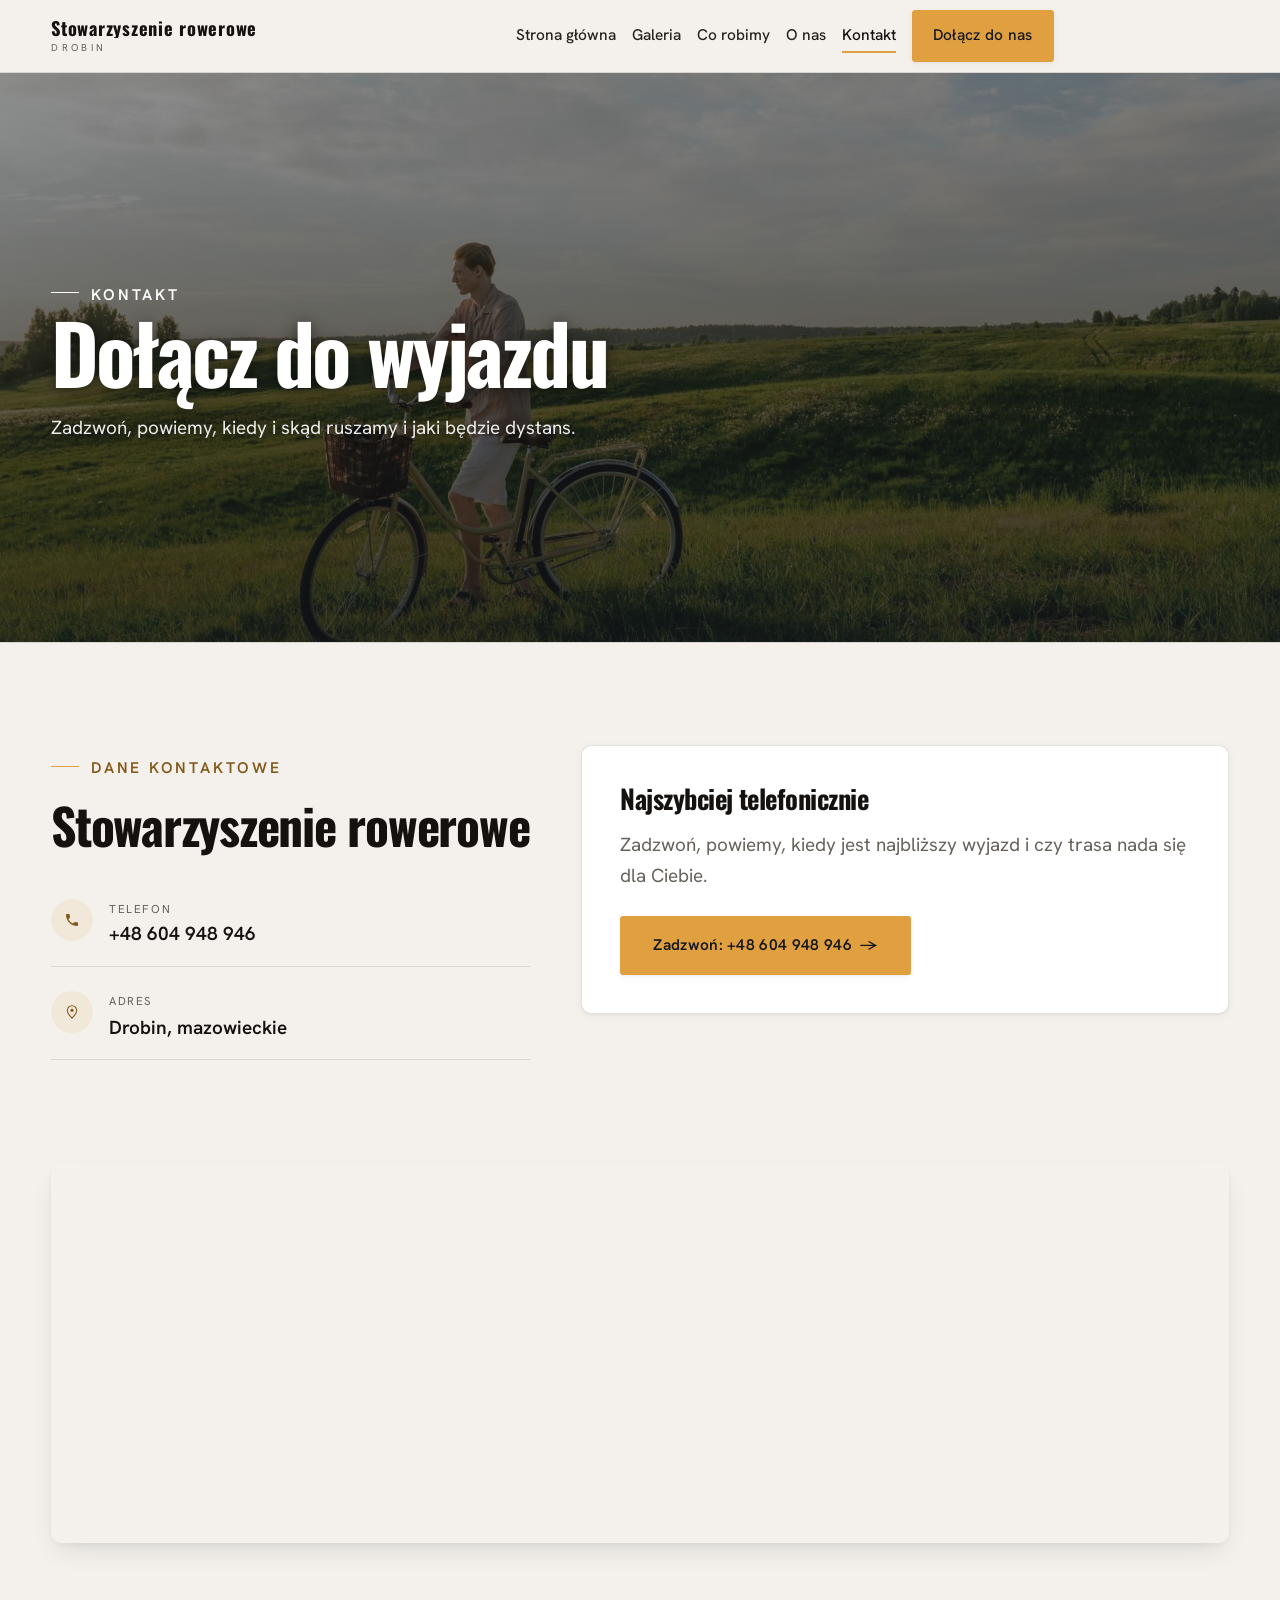
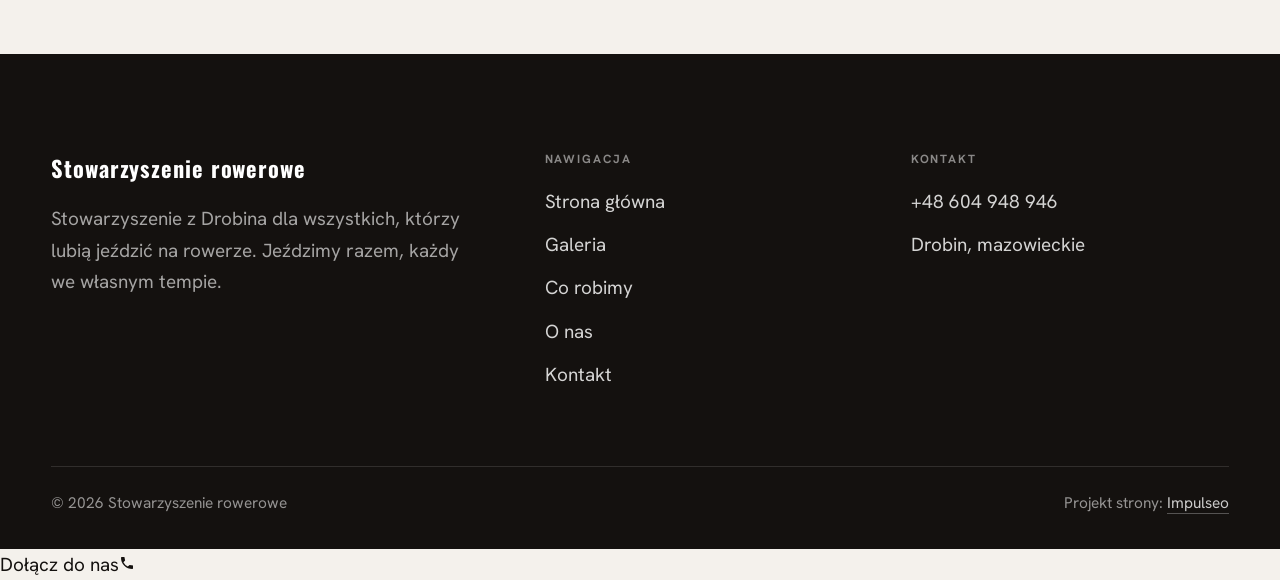
==== commit bb77f95f: "[claude-edit][cmt:79185a04-bdc6-44f3-afbe-69335b0e83be] Przebudowa dema: stowarzyszenie rowerowe z D" ====
--- a/kontakt.html
+++ b/kontakt.html
@@ -3,81 +3,73 @@
 <head>
 <meta charset="UTF-8">
 <meta name="viewport" content="width=device-width, initial-scale=1.0">
-<title>Kontakt - Gabinet Weterynaryjny Marcin Fronczak</title>
-<meta name="description" content="Kontakt Gabinet Weterynaryjny Marcin Fronczak - Powstania Styczniowego 26, 09-210 Drobin">
-<link rel="canonical" href="https://kris20032.github.io/weterynarz-fronczak/kontakt.html">
+<title>Kontakt - Stowarzyszenie rowerowe</title>
+<meta name="description" content="Kontakt Stowarzyszenie rowerowe - Drobin, mazowieckie">
+<link rel="canonical" href="https://impulseo-pl.github.io/weterynarz-fronczak/kontakt.html">
 <meta name="robots" content="noindex, nofollow">
 <meta property="og:type" content="website">
 <meta property="og:locale" content="pl_PL">
-<meta property="og:site_name" content="Gabinet Weterynaryjny Marcin Fronczak">
-<meta property="og:title" content="Kontakt - Gabinet Weterynaryjny Marcin Fronczak">
-<meta property="og:description" content="Kontakt Gabinet Weterynaryjny Marcin Fronczak - Powstania Styczniowego 26, 09-210 Drobin">
-<meta property="og:url" content="https://kris20032.github.io/weterynarz-fronczak/kontakt.html">
-<meta property="og:image" content="https://kris20032.github.io/weterynarz-fronczak/img/og.jpg">
+<meta property="og:site_name" content="Stowarzyszenie rowerowe">
+<meta property="og:title" content="Kontakt - Stowarzyszenie rowerowe">
+<meta property="og:description" content="Kontakt Stowarzyszenie rowerowe - Drobin, mazowieckie">
+<meta property="og:url" content="https://impulseo-pl.github.io/weterynarz-fronczak/kontakt.html">
+<meta property="og:image" content="https://impulseo-pl.github.io/weterynarz-fronczak/img/og.jpg">
 <meta property="og:image:width" content="1200">
 <meta property="og:image:height" content="630">
 <meta name="twitter:card" content="summary_large_image">
 <link rel="preconnect" href="https://fonts.googleapis.com">
 <link rel="preconnect" href="https://fonts.gstatic.com" crossorigin>
-<link href="https://fonts.googleapis.com/css2?family=Schibsted+Grotesk:wght@500;600;700&family=Mulish:wght@400;500;600;700&display=swap" rel="stylesheet">
-<link rel="stylesheet" href="assets/styles.css?v=239d1081">
+<link href="https://fonts.googleapis.com/css2?family=Oswald:wght@500;600;700&family=Hanken+Grotesk:wght@400;500;600&display=swap" rel="stylesheet">
+<link rel="stylesheet" href="assets/styles.css?v=fac3b103">
 </head>
 <body>
 
 <header class="nav">
   <div class="wrap nav-inner">
-    <a class="brand" href="index.html"><span class="name">Marcin Fronczak</span><span class="sub">Drobin</span></a>
+    <a class="brand" href="index.html"><span class="name">Stowarzyszenie rowerowe</span><span class="sub">Drobin</span></a>
     <nav class="nav-links">
-      <a href="oferta.html">Usługi</a>
-      <a href="realizacje.html">Gabinet</a>
+      <a href="index.html">Strona główna</a>
+      <a href="realizacje.html">Galeria</a>
+      <a href="oferta.html">Co robimy</a>
       <a href="o-nas.html">O nas</a>
-      <a href="kontakt.html" class="active" aria-current="page">Rejestracja</a>
-      <a href="kontakt.html" class="btn btn-accent">Umów wizytę</a>
+      <a href="kontakt.html" class="active" aria-current="page">Kontakt</a>
+      <a href="kontakt.html" class="btn btn-accent">Dołącz do nas</a>
     </nav>
     <button class="nav-toggle" aria-label="Menu"><span></span><span></span><span></span></button>
   </div>
 </header>
 
 <main>
-<section class="pagehead pagehead-soft">
+<section class="pagehead">
+  <img src="img/g8.jpg" alt="Stowarzyszenie rowerowe - Dołącz do wyjazdu" width="1880" height="1253" decoding="async">
   <div class="wrap">
-    <figure class="ph-fig reveal"><img src="img/g4.jpg" alt="Gabinet Weterynaryjny Marcin Fronczak - Umów wizytę" loading="lazy" width="1542" height="1000" decoding="async"></figure>
-    <div class="ph-copy reveal">
-      <span class="eyebrow">Kontakt</span>
-      <h1>Umów wizytę</h1>
-      <p>Zadzwoń lub napisz - znajdziemy dogodny termin.</p>
-    </div>
+    <span class="eyebrow">Kontakt</span>
+    <h1>Dołącz do wyjazdu</h1>
+    <p>Zadzwoń, powiemy, kiedy i skąd ruszamy i jaki będzie dystans.</p>
   </div>
 </section>
 <section>
   <div class="wrap contact-grid">
     <div class="reveal">
       <span class="eyebrow">Dane kontaktowe</span>
-      <h2 style="margin:var(--space-4) 0 var(--space-6)">Gabinet Weterynaryjny Marcin Fronczak</h2>
+      <h2 style="margin:var(--space-4) 0 var(--space-6)">Stowarzyszenie rowerowe</h2>
       <div class="info-list">
         <div class="info-row"><div class="ic"><svg class="ico-tel" width="16" height="16" viewBox="0 0 24 24" fill="none" aria-hidden="true"><path d="M6.6 10.8a15.5 15.5 0 0 0 6.6 6.6l2.2-2.2a1 1 0 0 1 1-.24 11.4 11.4 0 0 0 3.6.58 1 1 0 0 1 1 1V20a1 1 0 0 1-1 1A17 17 0 0 1 3 4a1 1 0 0 1 1-1h3.5a1 1 0 0 1 1 1c0 1.25.2 2.46.58 3.6a1 1 0 0 1-.25 1l-2.23 2.2Z" fill="currentColor"/></svg></div><div><div class="lbl">Telefon</div><a class="val" href="tel:+48604948946">+48 604 948 946</a></div></div>
-        <div class="info-row"><div class="ic"><svg class="ico-mail" width="16" height="16" viewBox="0 0 24 24" fill="none" aria-hidden="true"><rect x="3.2" y="5.5" width="17.6" height="13" rx="1.6" stroke="currentColor" stroke-width="1.6"/><path d="M4 7l8 6 8-6" stroke="currentColor" stroke-width="1.6" stroke-linecap="round" stroke-linejoin="round"/></svg></div><div><div class="lbl">E-mail</div><a class="val" href="mailto:marcin.fronczak@onet.eu">marcin.fronczak@onet.eu</a></div></div>
-        <div class="info-row"><div class="ic"><svg class="ico-pin" width="16" height="16" viewBox="0 0 24 24" fill="none" aria-hidden="true"><path d="M12 21s7-6.1 7-11.5A7 7 0 0 0 5 9.5C5 14.9 12 21 12 21Z" stroke="currentColor" stroke-width="1.6" fill="none"/><circle cx="12" cy="9.5" r="2.4" fill="currentColor"/></svg></div><div><div class="lbl">Adres</div><div class="val">Powstania Styczniowego 26, 09-210 Drobin</div></div></div>
+        <div class="info-row"><div class="ic"><svg class="ico-pin" width="16" height="16" viewBox="0 0 24 24" fill="none" aria-hidden="true"><path d="M12 21s7-6.1 7-11.5A7 7 0 0 0 5 9.5C5 14.9 12 21 12 21Z" stroke="currentColor" stroke-width="1.6" fill="none"/><circle cx="12" cy="9.5" r="2.4" fill="currentColor"/></svg></div><div><div class="lbl">Adres</div><div class="val">Drobin, mazowieckie</div></div></div>
       </div>
     </div>
     <div class="reveal">
-      <form class="form" action="https://formsubmit.co/marcin.fronczak@onet.eu" method="POST">
-        <input type="hidden" name="_subject" value="Zapytanie ze strony Gabinet Weterynaryjny Marcin Fronczak">
-        <input type="hidden" name="_captcha" value="false">
-        <input type="hidden" name="_template" value="table">
-        <div class="fld"><label for="name">Imię / firma</label><input id="name" name="name" type="text" placeholder="np. Jan Kowalski" required></div>
-        <div class="fld"><label for="email">E-mail</label><input id="email" name="email" type="email" placeholder="adres@email.pl" required></div>
-        <div class="fld"><label for="phone">Telefon</label><input id="phone" name="phone" type="tel" placeholder="+48 ..."></div>
-        <div class="fld"><label for="msg">Czego dotyczy zapytanie?</label><textarea id="msg" name="message" placeholder="Napisz krótko, w czym możemy pomóc" required></textarea></div>
-        <button type="submit" class="btn btn-accent" style="width:100%;justify-content:center">Wyślij zapytanie <span class="arr">→</span></button>
-        <p class="note">Wiadomość trafi bezpośrednio do nas. Można też zadzwonić: +48 604 948 946.</p>
-      </form>
+      <div class="form">
+        <h3 style="margin-bottom:var(--space-4)">Najszybciej telefonicznie</h3>
+        <p class="muted" style="margin-bottom:var(--space-5)">Zadzwoń, powiemy, kiedy jest najbliższy wyjazd i czy trasa nada się dla Ciebie.</p>
+        <a href="tel:+48604948946" class="btn btn-accent" style="justify-content:center">Zadzwoń: +48 604 948 946 <span class="arr">→</span></a>
+      </div>
     </div>
   </div>
 </section>
 <section style="padding-top:0">
   <div class="wrap reveal">
-    <iframe class="map" title="Gabinet Weterynaryjny Marcin Fronczak - Drobin" src="https://maps.google.com/maps?q=52.7421574%2C19.9880413&z=15&output=embed" loading="lazy" referrerpolicy="no-referrer-when-downgrade"></iframe>
+    <iframe class="map" title="Stowarzyszenie rowerowe - Drobin" src="https://maps.google.com/maps?q=Drobin&z=13&output=embed" loading="lazy" referrerpolicy="no-referrer-when-downgrade"></iframe>
   </div>
 </section>
 </main>
@@ -86,35 +78,31 @@
   <div class="wrap">
     <div class="foot-grid">
       <div class="foot-brand">
-        <div class="name">Gabinet Weterynaryjny Marcin Fronczak</div>
-        <p>Kontrola, szczepienie albo kłopot ze zdrowiem pupila? Zadzwoń, umówimy wizytę w dogodnym terminie.</p>
+        <div class="name">Stowarzyszenie rowerowe</div>
+        <p>Stowarzyszenie z Drobina dla wszystkich, którzy lubią jeździć na rowerze. Jeździmy razem, każdy we własnym tempie.</p>
       </div>
       <div class="foot-col">
         <h4>Nawigacja</h4>
-        <a href="oferta.html">Usługi</a>
-        <a href="realizacje.html">Gabinet</a>
+        <a href="index.html">Strona główna</a>
+        <a href="realizacje.html">Galeria</a>
+        <a href="oferta.html">Co robimy</a>
         <a href="o-nas.html">O nas</a>
-        <a href="kontakt.html">Rejestracja</a>
+        <a href="kontakt.html">Kontakt</a>
       </div>
       <div class="foot-col">
         <h4>Kontakt</h4>
         <a href="tel:+48604948946">+48 604 948 946</a>
-        <a href="mailto:marcin.fronczak@onet.eu">marcin.fronczak@onet.eu</a>
-        <p>Powstania Styczniowego 26, 09-210 Drobin</p>
-        <a href="https://maps.google.com/?cid=17119711081844215733" target="_blank" rel="noopener">Jak dojechać →</a>
-      <div class="foot-soc">
-        <a class="soc" href="https://maps.google.com/?cid=17119711081844215733" target="_blank" rel="noopener" aria-label="Google - Gabinet Weterynaryjny Marcin Fronczak"><svg viewBox="0 0 24 24" aria-hidden="true" focusable="false"><path d="M12.48 10.92v3.28h7.84c-.24 1.84-.853 3.187-1.787 4.133-1.147 1.147-2.933 2.4-6.053 2.4-4.827 0-8.6-3.893-8.6-8.72s3.773-8.72 8.6-8.72c2.6 0 4.507 1.027 5.907 2.347l2.307-2.307C18.747 1.44 16.133 0 12.48 0 5.867 0 .307 5.387.307 12s5.56 12 12.173 12c3.573 0 6.267-1.173 8.373-3.36 2.16-2.16 2.84-5.213 2.84-7.667 0-.76-.053-1.467-.173-2.053H12.48z" fill="currentColor"/></svg></a>
-      </div>
+        <p>Drobin, mazowieckie</p>
       </div>
     </div>
     <div class="foot-bot">
-      <span>© 2026 Gabinet Weterynaryjny Marcin Fronczak</span>
+      <span>© 2026 Stowarzyszenie rowerowe</span>
       <span>Projekt strony: <a class="foot-credit" href="https://impulseo.pl" target="_blank" rel="noopener">Impulseo</a></span>
     </div>
   </div>
 </footer>
-<div class="sticky-reserve"><a class="sr-book" href="kontakt.html">Umów wizytę</a><a class="sr-call" href="tel:+48604948946" aria-label="Zadzwoń"><svg class="ico-tel" width="16" height="16" viewBox="0 0 24 24" fill="none" aria-hidden="true"><path d="M6.6 10.8a15.5 15.5 0 0 0 6.6 6.6l2.2-2.2a1 1 0 0 1 1-.24 11.4 11.4 0 0 0 3.6.58 1 1 0 0 1 1 1V20a1 1 0 0 1-1 1A17 17 0 0 1 3 4a1 1 0 0 1 1-1h3.5a1 1 0 0 1 1 1c0 1.25.2 2.46.58 3.6a1 1 0 0 1-.25 1l-2.23 2.2Z" fill="currentColor"/></svg></a></div>
-<div class="demo-wazne" data-do="2026-10-02" data-cykl="3" hidden><svg class="dw-ico" width="13" height="13" viewBox="0 0 24 24" fill="none" aria-hidden="true"><circle cx="12" cy="12" r="8.6" stroke="currentColor" stroke-width="1.8"/><path d="M12 7.2V12l3.3 2" stroke="currentColor" stroke-width="1.8" stroke-linecap="round"/></svg><span class="dw-txt"></span></div>
+<div class="sticky-reserve"><a class="sr-book" href="kontakt.html">Dołącz do nas</a><a class="sr-call" href="tel:+48604948946" aria-label="Zadzwoń"><svg class="ico-tel" width="16" height="16" viewBox="0 0 24 24" fill="none" aria-hidden="true"><path d="M6.6 10.8a15.5 15.5 0 0 0 6.6 6.6l2.2-2.2a1 1 0 0 1 1-.24 11.4 11.4 0 0 0 3.6.58 1 1 0 0 1 1 1V20a1 1 0 0 1-1 1A17 17 0 0 1 3 4a1 1 0 0 1 1-1h3.5a1 1 0 0 1 1 1c0 1.25.2 2.46.58 3.6a1 1 0 0 1-.25 1l-2.23 2.2Z" fill="currentColor"/></svg></a></div>
+<div class="demo-wazne" data-do="2026-10-04" data-cykl="3" hidden><svg class="dw-ico" width="13" height="13" viewBox="0 0 24 24" fill="none" aria-hidden="true"><circle cx="12" cy="12" r="8.6" stroke="currentColor" stroke-width="1.8"/><path d="M12 7.2V12l3.3 2" stroke="currentColor" stroke-width="1.8" stroke-linecap="round"/></svg><span class="dw-txt"></span></div>
 
 <script src="assets/main.js"></script>
 </body>
--- a/assets/styles.css
+++ b/assets/styles.css
@@ -6,17 +6,17 @@
 
 :root{
   /* PALETA — jasna, architektoniczna, chłodna */
-  --paper:#F5F8F9;          /* główne tło */
-  --paper-2:#E7EFF1;        /* sekcje alternatywne (chłodny jasny szary) */
-  --paper-3:#E7EFF1;        /* delikatne wypełnienia */
-  --ink:#15333B;            /* tekst główny — chłodny grafit */
-  --ink-soft:#2E545E;       /* nagłówki drugorzędne */
-  --muted:#566C72;          /* tekst poboczny */
-  --line:rgba(21,51,59,.12);/* hairline */
-  --accent:#0F7B83;         /* stonowany petrol-slate — jedyny akcent */
-  --accent-d:#0B5F66;
-  --accent-soft:rgba(15,123,131,.10);
-  --dark:#15333B;           /* sekcje ciemne (stopka/CTA) */
+  --paper:#F4F1EC;          /* główne tło */
+  --paper-2:#E9E4DB;        /* sekcje alternatywne (chłodny jasny szary) */
+  --paper-3:#E9E4DB;        /* delikatne wypełnienia */
+  --ink:#14110F;            /* tekst główny — chłodny grafit */
+  --ink-soft:#26211C;       /* nagłówki drugorzędne */
+  --muted:#8A857C;          /* tekst poboczny */
+  --line:rgba(20,17,15,.12);/* hairline */
+  --accent:#E0A040;         /* stonowany petrol-slate — jedyny akcent */
+  --accent-d:#B97E27;
+  --accent-soft:rgba(224,160,64,.10);
+  --dark:#14110F;           /* sekcje ciemne (stopka/CTA) */
 
   /* HOVER ZDJĘĆ — JEDEN standard dla całego silnika (decyzja K. 04.08.2026, artefakt z wariantami).
      AKTUALNE (K.+Szymon 09.08.2026, wybór z artefaktu 6 wariantów): zoom 1.05 przy 1.4s -
@@ -55,8 +55,8 @@
 
   --hairline:1px solid var(--line);
 
-  --font-display:'Schibsted Grotesk','Inter',sans-serif;
-  --font-body:'Mulish',sans-serif;
+  --font-display:'Oswald','Hanken Grotesk',sans-serif;
+  --font-body:'Hanken Grotesk',sans-serif;
 }
 
 *{box-sizing:border-box;margin:0;padding:0}
@@ -686,171 +686,6 @@
   .g-badge .gb-ico{width:16px;height:16px}
 }
 
-/* === rodzina: klinika === */
-/* ============================================================
-   RODZINA: KLINIKA (dentysta / gabinet medyczny / weterynarz / fizjoterapia)
-   Doklejane NA WIERZCH base.css. Skin gabinet (Schibsted Grotesk + kliniczny teal).
-   Filozofia: ZAUFANIE + SPOKÓJ + "Umów wizytę". Anty-lęk, czysto, miękko (nie szpital).
-   Tokeny TYLKO istniejące (--paper/--paper-2/--accent/--line/--ink/--sh-md/--r-lg).
-   ============================================================ */
-
-/* --- Miększe karty (anty-szpital, przyjazność) --- */
-.svc,.trust-card,.tile,.gateway,.split-art,.svc-row-art{border-radius:var(--r-lg)}
-
-/* --- PROCES WIZYTY (reskin proces-line: kropki teal, spokojnie) --- */
-.proces.klinika{background:var(--paper-2)}
-.proces.klinika .pno{color:var(--accent)}
-.proces.klinika .proces-line li::after{background:var(--accent);box-shadow:0 0 0 4px var(--paper-2)}
-
-/* --- ZESPÓŁ / LEKARZE (renderowane TYLKO z realnych danych z reconu; domyślnie sekcji brak) --- */
-.zespol-grid{display:grid;grid-template-columns:repeat(auto-fit,minmax(15rem,1fr));gap:var(--space-6)}
-.doc{margin:0;background:var(--paper);border:1px solid var(--line);border-radius:var(--r-lg);overflow:hidden;
-  transition:transform .28s var(--ease),box-shadow .28s var(--ease)}
-.doc:hover{transform:translateY(-4px);box-shadow:var(--sh-md)}
-.doc-photo{aspect-ratio:4/5;overflow:hidden;background:var(--paper-2)}
-.doc-photo img{width:100%;height:100%;object-fit:cover}
-.doc figcaption{padding:var(--space-5)}
-.doc-role{display:inline-block;font-size:.72rem;font-weight:700;letter-spacing:.12em;text-transform:uppercase;
-  color:var(--accent);margin-bottom:var(--space-2)}
-.doc-name{font-family:var(--font-display);font-size:1.12rem;margin-bottom:var(--space-2);line-height:1.2}
-.doc-bio{color:var(--muted);font-size:var(--text-sm);line-height:1.55}
-
-/* --- STICKY "Umów wizytę" (mobile) --- */
-.sticky-reserve{display:none}
-@media(max-width:820px){
-  .sticky-reserve{display:flex;position:fixed;left:0;right:0;bottom:0;z-index:90;
-    background:var(--line);box-shadow:0 -6px 20px -10px rgba(0,0,0,.4);padding-bottom:env(safe-area-inset-bottom,0px);transition:transform .25s ease,opacity .25s ease}
-  .sticky-reserve.schowany{transform:translateY(110%);opacity:0;pointer-events:none}
-  .sticky-reserve a{padding:15px 8px;text-align:center;font-weight:700;font-size:.95rem;letter-spacing:.01em}
-  .sr-book{flex:1;background:var(--accent);color:#fff}
-  .sr-call{width:60px;background:var(--paper);color:var(--ink);font-size:1.15rem;border-left:1px solid var(--line)}
-  body{padding-bottom:calc(64px + env(safe-area-inset-bottom,0px))}
-}
-
-/* ============================================================
-   FAZA 3 - OSOBNY UKŁAD KLINIKA (research wf_f24cecd3 + krytyka z POLICZONYM WCAG). Doklejane na wierzch.
-   Tożsamość: SPOKÓJ + ZAUFANIE MEDYCZNE + ANTY-LĘK. Jasno, czysto, profesjonalnie, ludzie z twarzami.
-   ============================================================ */
-
-/* --- P1 KONTRAST (krytyk policzył: --accent #0F7B83 jako mały tekst na paper-2 = 4.31 FAIL): mały tekst akcentowy -> accent-d (6.3-7.4). --muted naprawiony w skin.py. --- */
-.eyebrow{color:var(--accent-d)}                       /* było --accent (4.31 na paper-2) */
-.proces.klinika .pno{color:var(--accent-d)}
-.doc-role{color:var(--accent-d)}
-
-/* === HERO KLINIKA: jasny editorial split, zdjęcie OPRAWIONE (img PIERWSZE dziecko = blur-guard + mobilny stack), STATYCZNE === */
-.hero-klinika{display:grid;grid-template-columns:1fr 1fr;gap:clamp(2rem,5vw,4.5rem);align-items:center;
-  max-width:78rem;margin-inline:auto;background:var(--paper);
-  padding:clamp(6rem,11svh,8.5rem) clamp(1.4rem,5vw,3.5rem) clamp(3rem,7vh,5rem)}
-.hk-photo{order:2;width:100%;aspect-ratio:4/5;object-fit:cover;border-radius:16px;box-shadow:var(--sh-lg);background:var(--paper-2);display:block}
-.hk-panel{order:-1;display:flex;flex-direction:column}     /* copy z lewej (panel order -1), zdjęcie z prawej */
-.hk-title{font-family:var(--font-display);font-weight:600;line-height:1.07;letter-spacing:-.01em;
-  font-size:clamp(2.1rem,1.6rem + 2.2vw,3.4rem);color:var(--ink);margin:var(--space-4) 0 var(--space-4)}
-.hk-lead{color:var(--ink-soft);font-size:var(--text-lg);line-height:1.6;max-width:44ch;margin-bottom:var(--space-6)}
-.hk-actions{display:flex;flex-wrap:wrap;gap:var(--space-3)}
-.hk-rating{margin-top:var(--space-5);color:var(--ink-soft);font-weight:600;font-size:var(--text-sm);font-variant-numeric:tabular-nums}
-@media(max-width:860px){
-  .hero-klinika{grid-template-columns:1fr;padding-top:clamp(5.5rem,11svh,7rem)}
-  .hk-photo{order:-1;aspect-ratio:5/4}                     /* zdjęcie na górze (mobile); panel pod */
-  .hk-panel{order:0}
-}
-
-/* === KOMFORT-BAR: zawsze-obecny ton anty-lęk; WŁASNY layout (kolumny z kreską-akcentem u góry), nie chipy jak promise-bar === */
-.komfort-bar{background:var(--paper-2);border-block:1px solid var(--line);padding-block:0}
-.komfort-bar .wrap{padding-block:var(--space-6)}
-.kb-row{list-style:none;margin:0;padding:0;display:grid;grid-template-columns:repeat(auto-fit,minmax(13rem,1fr));gap:clamp(1rem,3vw,2.4rem)}
-.kb-row li{display:flex;flex-direction:column;gap:.6rem;padding-top:var(--space-3);border-top:2px solid var(--accent);
-  font-family:var(--font-display);font-weight:600;font-size:var(--text-base);color:var(--ink)}
-.kb-tick{display:none}
-
-/* === TRUST-BAND KLINIKA (gated): cyfry INK + akredytacje MONOCHROM (zakaz accent-na-tincie) === */
-.trust-band-klinika{background:var(--paper);border-bottom:1px solid var(--line)}
-.trust-band-klinika .wrap{display:flex;flex-wrap:wrap;align-items:center;justify-content:center;gap:clamp(1rem,3vw,2.6rem);padding-block:var(--space-7)}
-.kt-stats{display:flex;flex-wrap:wrap;gap:clamp(1rem,3vw,2.6rem)}
-.kt-stat{display:flex;flex-direction:column;align-items:center;text-align:center}
-.kt-num{font-family:var(--font-display);font-weight:700;font-size:clamp(1.9rem,3vw,2.6rem);line-height:1;color:var(--ink);font-variant-numeric:tabular-nums}
-.kt-lab{font-size:.74rem;text-transform:uppercase;letter-spacing:.08em;color:var(--muted);margin-top:.3rem}
-.kt-google{font-weight:700;color:var(--ink);font-size:var(--text-base);background:var(--paper-2);border:var(--hairline);border-radius:999px;padding:.5rem 1.1rem;font-variant-numeric:tabular-nums}
-.kt-akred{list-style:none;display:flex;flex-wrap:wrap;gap:var(--space-3);margin:0;padding:0}
-.kt-akred li{font-family:var(--font-display);font-weight:600;text-transform:uppercase;letter-spacing:.06em;font-size:.78rem;
-  color:var(--ink-soft);border:1px solid var(--line);border-radius:var(--r-sm);padding:.45rem .9rem;background:var(--paper)}
-
-/* === FAQ (gated): akordeon rozbrajajacy obawy === */
-.faq-list{max-width:48rem;margin:var(--space-8) auto 0;display:flex;flex-direction:column;gap:var(--space-3)}
-.faq-item{border:1px solid var(--line);border-radius:var(--r-md);background:var(--paper);padding:var(--space-4) var(--space-5)}
-.faq-item summary{font-family:var(--font-display);font-weight:600;color:var(--ink);cursor:pointer;list-style:none;display:flex;justify-content:space-between;gap:1rem}
-.faq-item summary::after{content:"+";color:var(--accent-d);font-weight:700;font-size:1.2rem;line-height:1}
-.faq-item[open] summary::after{content:"-"}
-.faq-item p{color:var(--ink-soft);font-size:var(--text-base);line-height:1.6;margin:var(--space-3) 0 0}
-
-/* === PAGEHEAD JASNY (kopia dla klinika - klinika.css nie dziedziczy wellness.css) === */
-.pagehead-soft{min-height:0;overflow:visible;background:var(--paper);border-bottom:1px solid var(--line);
-  padding-top:clamp(7rem,12vh,9.5rem);padding-bottom:clamp(2.5rem,6vh,4.5rem);display:block}
-.pagehead-soft::after{display:none}
-.pagehead-soft .wrap{position:relative;z-index:1;display:grid;grid-template-columns:1fr 1fr;gap:clamp(2rem,5vw,4.5rem);align-items:center;color:var(--ink);padding-block:0}
-.pagehead-soft h1{color:var(--ink);font-family:var(--font-display);font-weight:600;letter-spacing:-.01em;max-width:16ch}
-.pagehead-soft .eyebrow{color:var(--accent-d)}
-.pagehead-soft .eyebrow::before{background:var(--accent)}
-.pagehead-soft p{color:var(--ink-soft);margin-top:var(--space-4);max-width:46ch}
-.pagehead-soft .ph-fig{margin:0;aspect-ratio:4/3;border-radius:16px;overflow:hidden;box-shadow:var(--sh-md)}
-.pagehead-soft .ph-fig img{width:100%;height:100%;object-fit:cover}
-.pagehead-soft .ph-copy{order:-1}
-@media(max-width:860px){.pagehead-soft .wrap{grid-template-columns:1fr}.pagehead-soft .ph-copy{order:0}.pagehead-soft .ph-fig{aspect-ratio:16/10}}
-
-/* === PROCES KLINIKA: WŁASNY pionowy timeline (spokojny „krok po kroku" - inny niż poziomy fachowcy/auto/dom; .proces-line nie był stylowany dla klinika) === */
-.proces.klinika .proces-line{list-style:none;margin:var(--space-8) auto 0;padding:0;max-width:46rem;display:flex;flex-direction:column;gap:var(--space-6)}
-.proces.klinika .proces-line li{position:relative;padding-left:var(--space-8);text-align:left}
-.proces.klinika .proces-line li::before{content:"";position:absolute;left:14px;top:6px;bottom:calc(-1 * var(--space-6));width:2px;background:var(--line)}
-.proces.klinika .proces-line li:last-child::before{display:none}
-.proces.klinika .proces-line li::after{content:"";position:absolute;left:8px;top:5px;width:14px;height:14px;border-radius:50%;background:var(--accent);box-shadow:0 0 0 4px var(--paper-2)}
-.proces.klinika .proces-line .pno{display:block;font-family:var(--font-display);font-weight:700;font-size:1rem;color:var(--accent-d);font-variant-numeric:tabular-nums;text-align:left;margin:0}
-.proces.klinika .proces-line h3{font-family:var(--font-display);font-size:1.15rem;margin:.15rem 0 .3rem;text-align:left}
-.proces.klinika .proces-line p{color:var(--ink-soft);font-size:var(--text-base);line-height:1.55;max-width:44ch;text-align:left;margin-inline:0}
-
-/* === OPINIE (gated) - karty (klinika.css nie dziedziczy fachowcy.css gdzie te klasy żyją) === */
-.opinie-grid{display:grid;grid-template-columns:repeat(auto-fit,minmax(16rem,1fr));gap:var(--space-6);margin-top:var(--space-8)}
-.op-card{margin:0;background:var(--paper);border:1px solid var(--line);border-radius:var(--r-md);padding:var(--space-6);display:flex;flex-direction:column;gap:var(--space-3)}
-.op-star{color:var(--accent-d);letter-spacing:.1em;font-size:.95rem}
-.op-card blockquote{margin:0;color:var(--ink-soft);font-size:var(--text-base);line-height:1.6}
-.op-autor{font-family:var(--font-display);font-weight:700;color:var(--ink);font-size:.95rem}
-
-/* === NAV NOBU (silnik): klinika === */
-.nav{position:fixed;left:0;right:0;backdrop-filter:none;border-bottom:1px solid transparent;z-index:100;transition:transform .35s var(--ease),background .35s ease,box-shadow .35s ease}
-.nav.nav-hidden{transform:translateY(-100%)}
-.nav.is-stuck{background:transparent;box-shadow:none;border-bottom-color:transparent}
-.nav.is-stuck .nav-inner{height:64px}
-.nav .brand{flex-direction:row;align-items:baseline;gap:.6rem;line-height:1}
-.nav .brand .name{font-family:var(--font-display);font-weight:600;font-size:1.5rem;text-transform:uppercase;letter-spacing:.14em}
-.nav .brand .sub{margin-top:0;padding-left:.65rem;border-left:1px solid currentColor;font-size:.66rem;font-weight:600;letter-spacing:.22em;text-transform:uppercase}
-.nav .nav-links a{font-size:.8rem;font-weight:600;text-transform:uppercase;letter-spacing:.1em;padding-block:6px}
-.nav .nav-links a::after{height:1px}
-.nav .nav-links a.btn-accent{font-size:.73rem;font-weight:700;text-transform:uppercase;letter-spacing:.12em;padding:.5rem 1.1rem;border-radius:4px;box-shadow:none}
-.nav .nav-links a.btn-accent{background:var(--accent-d);border:1px solid var(--accent-d);color:#fff}
-.nav .nav-links a.btn-accent:hover{background:var(--accent-d);border-color:var(--accent-d);color:#fff;filter:brightness(1.07)}
-.nav{background:color-mix(in srgb,var(--paper) 82%,transparent);backdrop-filter:saturate(140%) blur(10px)}
-.nav .brand .name{color:var(--ink)}
-.nav .brand .sub{color:var(--accent-d)}
-.nav .nav-links a:not(.btn-accent){color:var(--ink-soft)}
-.nav .nav-links a:not(.btn-accent):hover,.nav .nav-links a.active:not(.btn-accent){color:var(--ink)}
-.nav .nav-links a:not(.btn-accent)::after{background:var(--accent-d)}
-.nav .nav-toggle span{background:var(--ink)}
-.nav.nav-solid{background:color-mix(in srgb,var(--paper) 96%,transparent);border-bottom:var(--hairline);box-shadow:0 10px 30px -24px rgba(0,0,0,.25)}
-.nav.nav-hidden{box-shadow:none}
-@media(min-width:681px){
-.nav .nav-inner{position:relative;height:64px}
-.nav .nav-links{flex:1;justify-content:center;gap:clamp(1rem,2.2vw,1.9rem);padding-right:15.5rem}
-.nav .nav-links a.btn-accent{position:absolute;right:0;top:50%;transform:translateY(-50%);--klocek-stoi:translateY(-50%);margin:0}
-}
-@media(max-width:680px){
-.nav .nav-links:not(.open){transform:translateY(-160%);visibility:hidden}
-.nav .nav-links.open{visibility:visible}
-.nav .brand .name{font-size:1.12rem;letter-spacing:.1em;line-height:1.15}
-.nav .brand .sub{display:none}
-.nav .brand{min-width:0;overflow:hidden;padding-right:.6rem}
-}
-@media(max-width:430px){
-.nav .brand .name{font-size:.95rem;letter-spacing:.06em}
-}
-
 /* === WARSTWA PREMIUM (silnik, 08.08.2026) === */
 /* ============================================================
    OŚ PROCESU „PREMIUM" + OKNO NA NIERUCHOME TŁO + ODZNAKI + POWRÓT NA GÓRĘ
@@ -1707,11 +1542,11 @@
 }
 
 
-/* === auto-paleta z marki klienta (źródło: zdjęcia) === */
-:root{--accent:#AF5743;--accent-d:#98432F;--accent-soft:rgba(175,87,67,0.10);--paper:#FFF8F7;--paper-2:#F8EEEB;--paper-3:#F0E3E0;--ink:#2A1D1A;--ink-soft:#54433F;--muted:#867875;--line:rgba(42,29,26,.12);}
-.btn-accent{color:#fff}
-.nav .nav-links a.btn-accent{color:#fff}
-.btn-accent[data-accent-d],.cta-d .btn-accent{color:#fff}
-
 /* === szary tekst dociągnięty do czytelności (WCAG 4.5 na wszystkich tłach) === */
-:root{--muted:#6F6461;}
+:root{--muted:#66625B;}
+
+/* === akcent-tekst: --accent zostaje żywy (#E0A040, 2.01:1 na #F4F1EC), litera na jasnym tle bierze #845A1C === */
+:root{--accent-text:#845A1C;}
+.btn-accent{color:#14171c}
+.nav .nav-links a.btn-accent{color:#14171c}
+.btn-accent[data-accent-d],.cta-d .btn-accent{color:#14171c}
